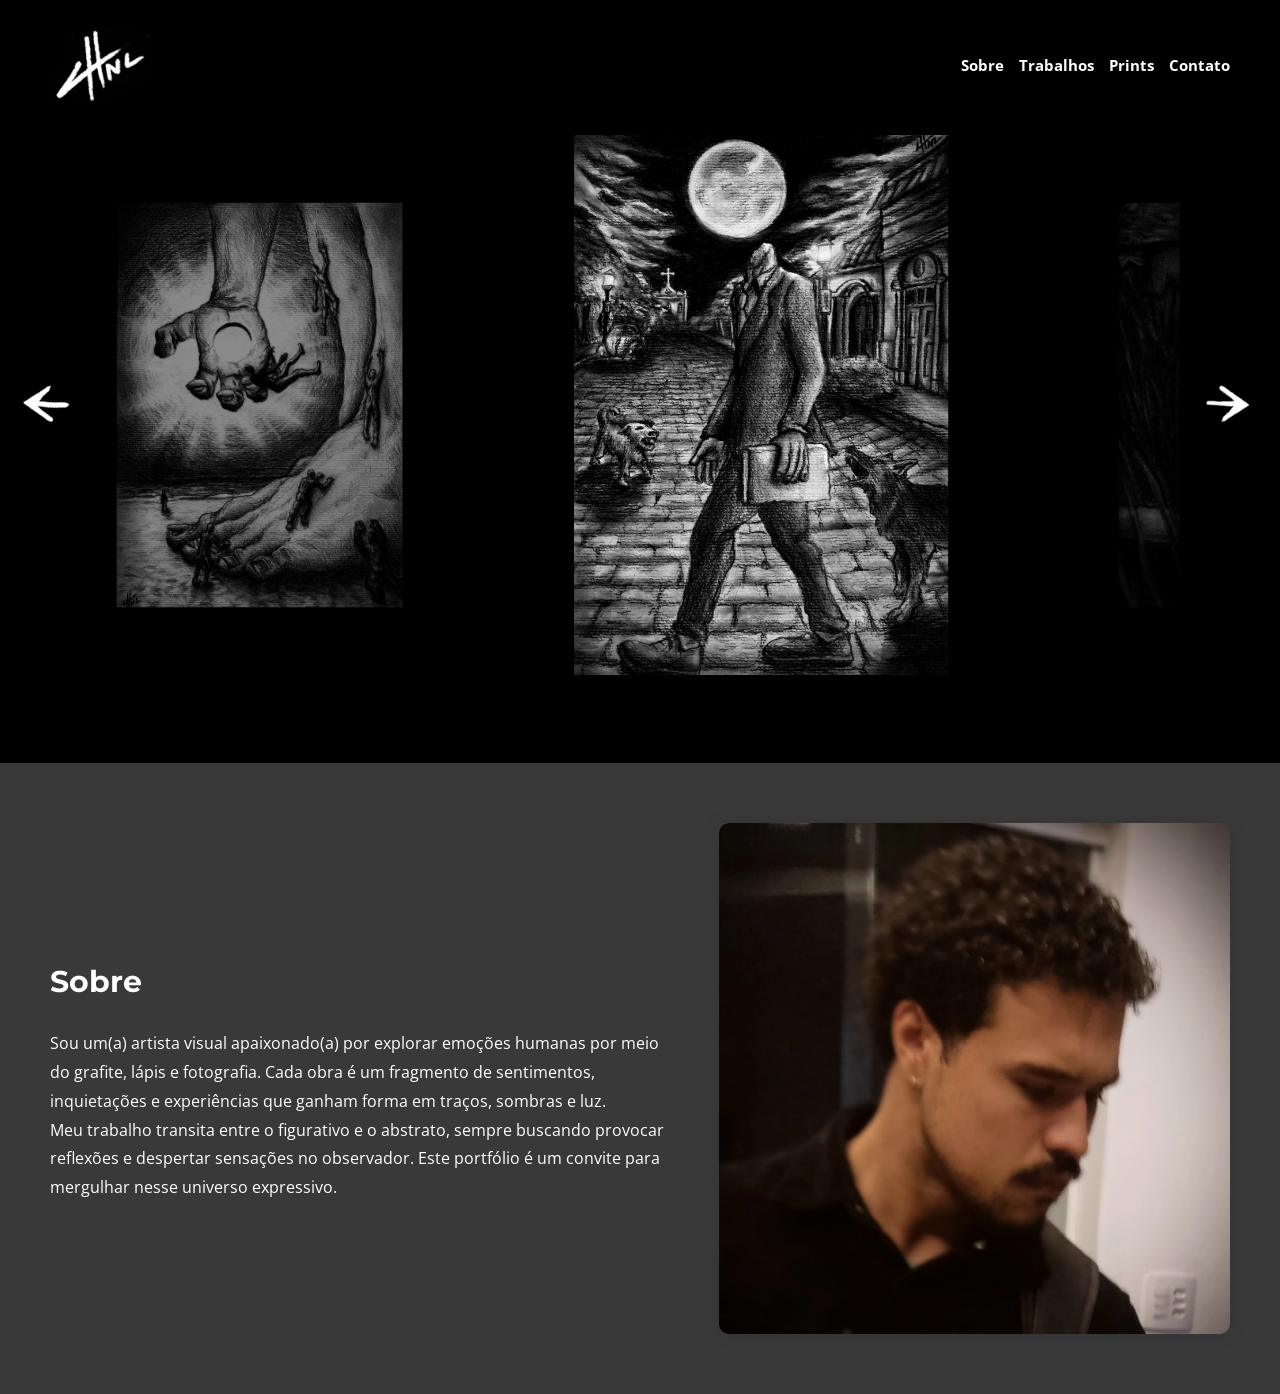
==== index.html @ 91a787da "Archives-1" ====
<!DOCTYPE html>
<html lang="pt-BR">

<head>
  <meta charset="UTF-8" />
  <meta name="viewport" content="width=device-width, initial-scale=1.0" />
  <title>Portfólio - Artista Visual</title>
  <link rel="preconnect" href="https://fonts.gstatic.com">
  <link
    href="https://fonts.googleapis.com/css2?family=Montserrat:wght@900&family=Open+Sans:ital,wght@0,400;0,700;1,400&display=swap"
    rel="stylesheet">
  <link rel="stylesheet" href="assets/style.css" />
  <script src="assets/script.js" defer></script>
</head>

<body>
  <header>
    <div id="Logo">
      <img src="img/logo.png" alt="Logo">
    </div>

    <nav>
      <ul>
        <li><a href="#sobre">Sobre</a></li>
        <li><a href="#trabalhos">Trabalhos</a></li>
        <li><a href="#prints">Prints</a></li>
        <li><a href="#contatos">Contato</a></li>
      </ul>
    </nav>
  </header>

  <div class="Galeria">
    <div class="carrossel-container">
      <button class="seta esquerda" onclick="scrollCarrossel(this, -1)">
        <img src="img/seta-esquerda.png">
      </button>

      <section class="carrossel">
        <a href="#"><img src="img/Inalcançável.png" id="vertical" alt="Obra 1"></a>
        <a href="#"><img src="img/Livro Fechado.jpg" id="vertical" alt="Obra 2"></a>
        <a href="#"><img src="img/Jardim.jpg" id="vertical" alt="Obra 3"></a>
        <a href="#"><img src="img/Desespero (1).jpg" id="vertical" alt="Obra 5"></a>
      </section>

      <button class="seta direita" onclick="scrollCarrossel(this, 1)">
        <img src="img/seta-direita.png">
      </button>
    </div>
  </div>

  <section id="sobre" class="sobre">
    <div class="sobre-container">
      <div class="sobre-texto">
        <h2>Sobre</h2>
        <p>
          Sou um(a) artista visual apaixonado(a) por explorar emoções humanas por meio do grafite, lápis e fotografia.
          Cada obra é um fragmento de sentimentos, inquietações e experiências que ganham forma em traços, sombras e
          luz.
        </p>
        <p>
          Meu trabalho transita entre o figurativo e o abstrato, sempre buscando provocar reflexões e despertar
          sensações no observador.
          Este portfólio é um convite para mergulhar nesse universo expressivo.
        </p>
      </div>
      <div class="sobre-imagem">
        <img src="img/IMG_20250707_015432_103.webp" />
      </div>
    </div>
  </section>


</body>

</html>
---- assets/style.css ----
* {
  margin: 0;
  padding: 0;
  box-sizing: border-box;
}

html {
  font-size: 62.5%;
}

body {
  padding-top: 100px;
  font-family: 'Open Sans', sans-serif;
  background: black;
}

h1,
h2,
h3,
h4,
h5,
h6 {
  font-family: 'Montserrat', sans-serif;
  color: white;
}

header {
  background-color: #000000;
  color: white;
  padding: 1.5rem 5rem;
  top: 0;
  left: 0;
  width: 100%;
  display: flex;
  justify-content: space-between;
  align-items: center;
  z-index: 10;
  position: fixed;
}

#Logo {
  justify-content: flex-start;
  display: flex;
  justify-content: space-between;
  align-items: center;
  gap: 5rem;
  z-index: 10;
}

#Logo img {
  max-width: 100px;
}

nav {
  z-index: 10;
}

nav ul {
  list-style: none;
  justify-content: flex-end;
  display: flex;
  gap: 1.5rem;
  z-index: 10;
}

nav a {
  color: white;
  text-decoration: none;
  font-size: 1.5rem;
  font-weight: bold;
  z-index: 10;
}

nav a:hover {
  text-decoration: underline;
  z-index: 10;
}

.Galeria {
  padding-bottom: 5rem;
}

.carrossel {
  display: flex;
  gap: 14rem;
  scroll-snap-type: x mandatory;
  overflow-x: auto;
  scroll-behavior: smooth;
  padding: 8rem 30rem;
  -ms-overflow-style: none; 
}

.carrossel::-webkit-scrollbar {
  display: none;
}

.carrossel img {
  flex: 0 0 auto;
  max-height: 45rem;
  height: auto;
  object-fit: contain;
  border-radius: 4px;
  scroll-snap-align: start;
}

.carrossel img {
  transition: transform 0.3s ease, opacity 0.3s ease;
  transform: scale(0.9);
  opacity: 0.6;
}

.carrossel img.destacada {
  transform: scale(1.2);
  opacity: 1;
  z-index: 1;
}


.Galeria h2 {
  margin-bottom: 1rem;
  text-align: center;
}

.carrossel-container {
  position: relative;
  overflow: hidden;
  display: flex;
  align-items: center;
  width: 100%;
  max-width: 100vw;
  margin: auto;
}

.carrossel-container button {
  all: unset;
  cursor: pointer;
}


.carrossel-container button img {
  max-height: 10rem;
  max-width: auto
}

.fade {
  position: absolute;
  top: 0;
  bottom: 0;
  width: 15rem;
  z-index: 2;
  pointer-events: none;
}

.fade-left {
  left: 0;
  background: linear-gradient(to right, black 60%, transparent 100%);
}

.fade-right {
  right: 0;
  background: linear-gradient(to left, black 60%, transparent 100%);
}

.Galeria button {
  z-index: 3;
}

.carrossel a img,
.carrossel img {
  transition: transform 0.3s ease;
}

.carrossel a:hover img,
.carrossel img:hover {
  transform: scale(0.95); /* Diminui para 90% */
}

.sobre {
  background-color: #393939;
  color: white;
  padding: 6rem 5rem;
}

.sobre-container {
  display: flex;
  flex-wrap: wrap;
  align-items: center;
  justify-content: space-between;
  gap: 4rem;
  max-width: 1200px;
  margin: 0 auto;
}

.sobre-texto {
  flex: 1 1 50%;
  font-size: 1.6rem;
  line-height: 1.8;
}

.sobre-texto h2 {
  font-family: 'Montserrat', sans-serif;
  font-size: 3rem;
  margin-bottom: 2rem;
  color: white;
}

.sobre-imagem {
  flex: 1 1 40%;
  display: flex;
  justify-content: center;
}

.sobre-imagem img {
  max-width: 100%;
  height: auto;
  border-radius: 1rem;
  box-shadow: 0 0 20px rgba(0, 0, 0, 0.1);
}
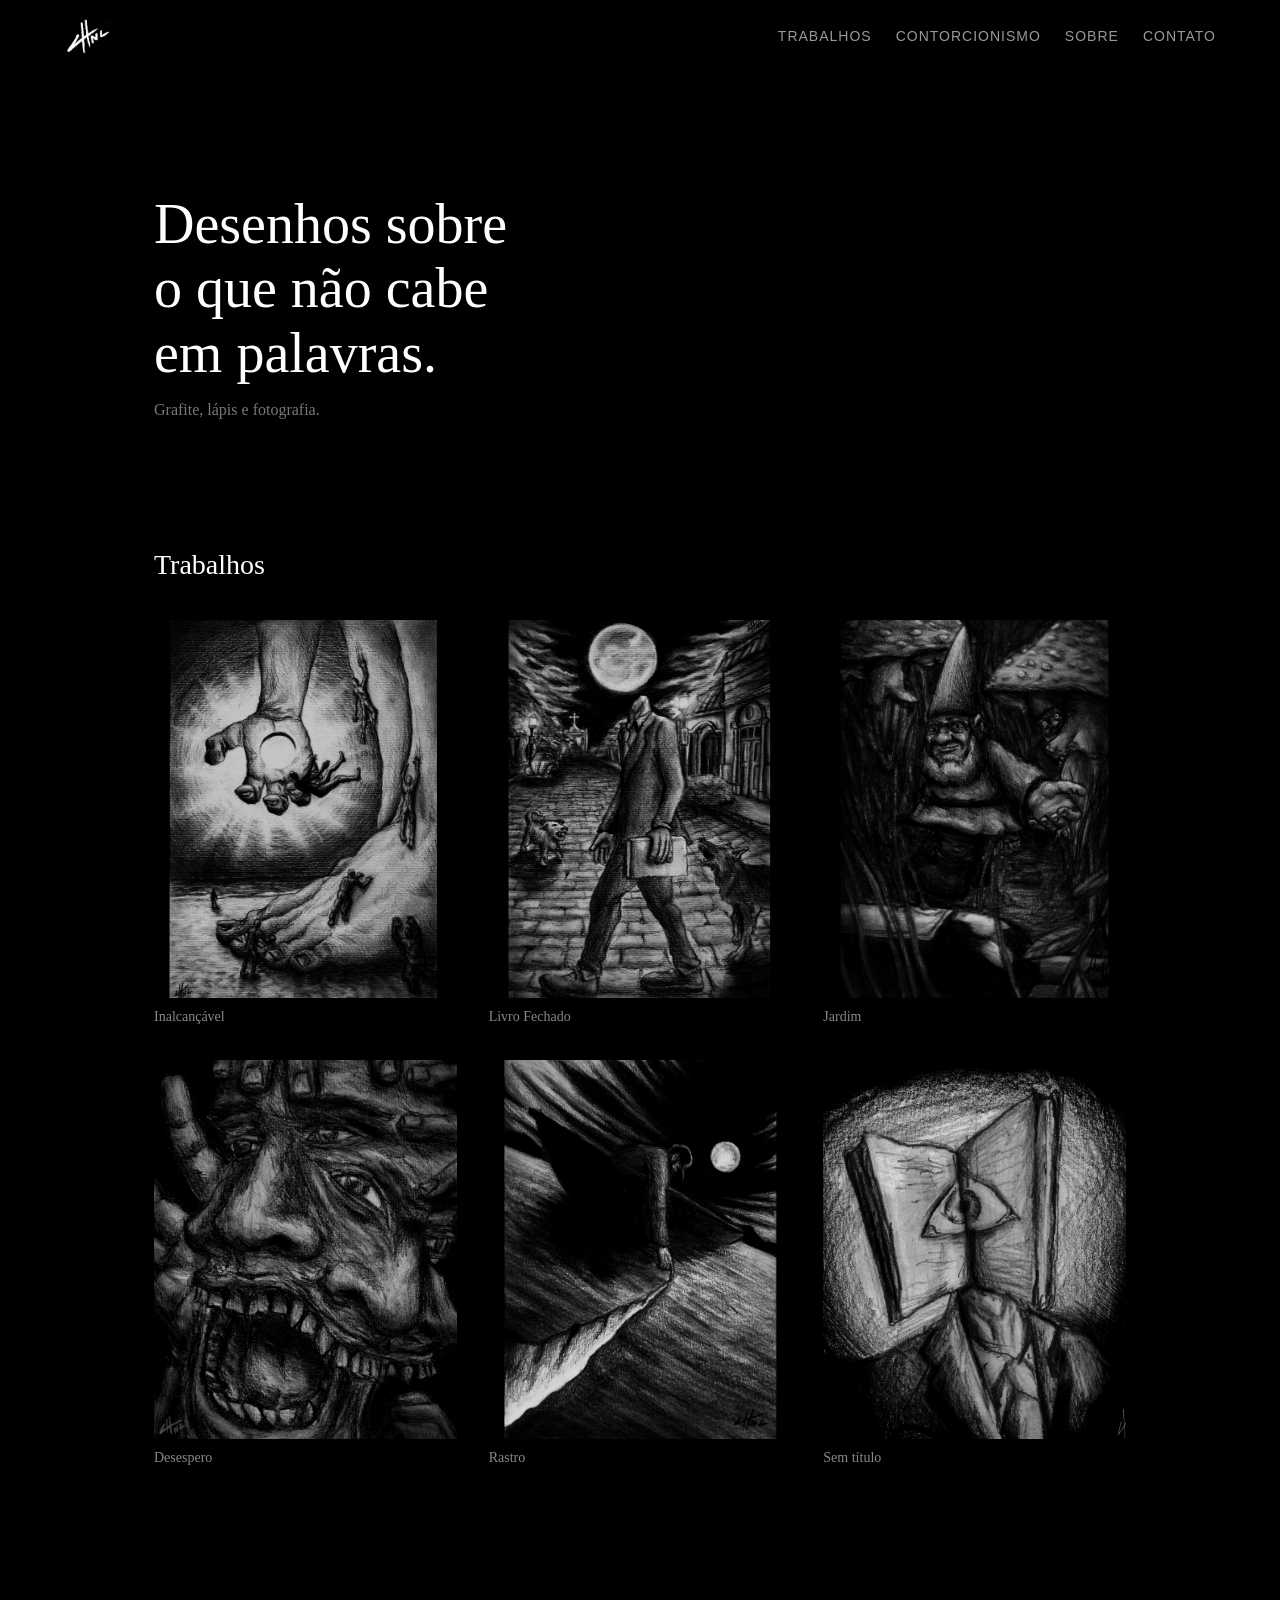
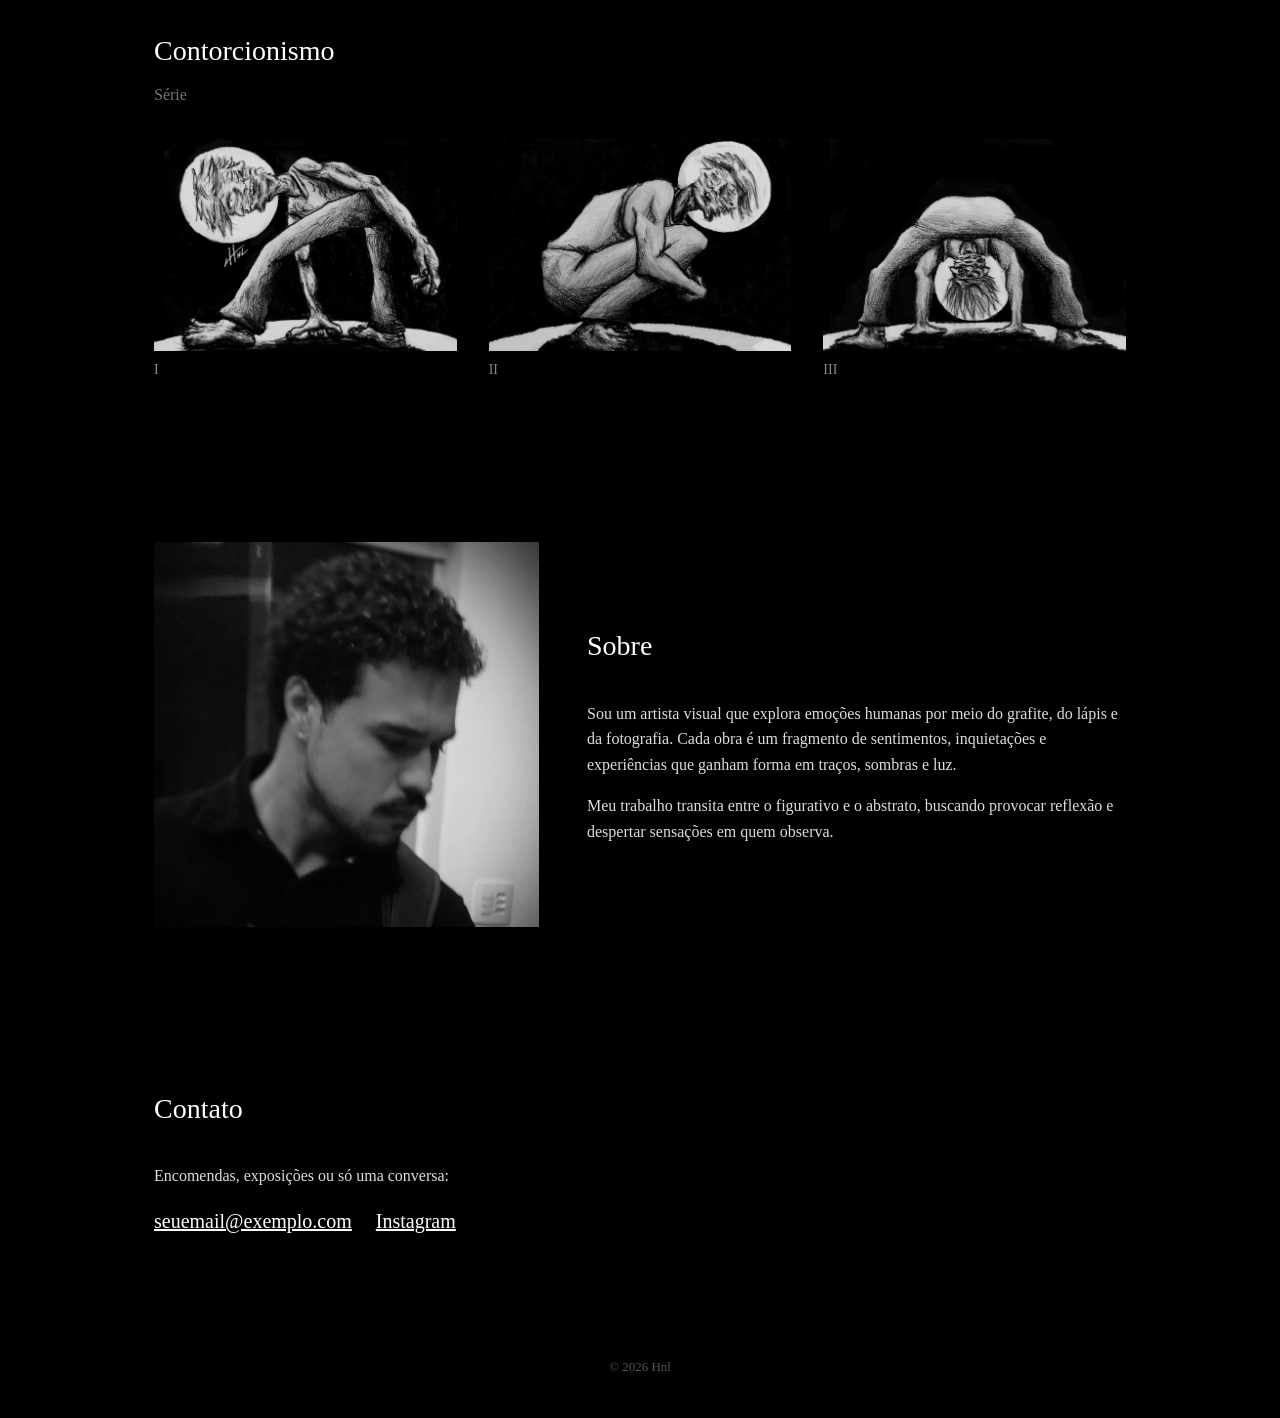
==== commit 84661941: "Refaz o portfólio de forma simples - Grade de trabalhos e série Contorcionismo no lugar do carrossel" ====
--- a/index.html
+++ b/index.html
@@ -1,75 +1,90 @@
 <!DOCTYPE html>
 <html lang="pt-BR">
-
 <head>
-  <meta charset="UTF-8" />
-  <meta name="viewport" content="width=device-width, initial-scale=1.0" />
-  <title>Portfólio - Artista Visual</title>
-  <link rel="preconnect" href="https://fonts.gstatic.com">
-  <link
-    href="https://fonts.googleapis.com/css2?family=Montserrat:wght@900&family=Open+Sans:ital,wght@0,400;0,700;1,400&display=swap"
-    rel="stylesheet">
-  <link rel="stylesheet" href="assets/style.css" />
+  <meta charset="UTF-8">
+  <meta name="viewport" content="width=device-width, initial-scale=1.0">
+  <title>Hnl — Portfólio</title>
+  <link rel="icon" href="img/logo.png">
+  <link rel="stylesheet" href="assets/style.css">
   <script src="assets/script.js" defer></script>
 </head>
+<body>
 
-<body>
   <header>
-    <div id="Logo">
-      <img src="img/logo.png" alt="Logo">
-    </div>
-
+    <a href="#topo" class="logo"><img src="img/logo.png" alt="Hnl"></a>
     <nav>
-      <ul>
-        <li><a href="#sobre">Sobre</a></li>
-        <li><a href="#trabalhos">Trabalhos</a></li>
-        <li><a href="#prints">Prints</a></li>
-        <li><a href="#contatos">Contato</a></li>
-      </ul>
+      <a href="#trabalhos">Trabalhos</a>
+      <a href="#contorcionismo">Contorcionismo</a>
+      <a href="#sobre">Sobre</a>
+      <a href="#contato">Contato</a>
     </nav>
   </header>
 
-  <div class="Galeria">
-    <div class="carrossel-container">
-      <button class="seta esquerda" onclick="scrollCarrossel(this, -1)">
-        <img src="img/seta-esquerda.png">
-      </button>
+  <main id="topo">
+    <section class="intro">
+      <h1>Desenhos sobre o que não cabe em palavras.</h1>
+      <p>Grafite, lápis e fotografia.</p>
+    </section>
 
-      <section class="carrossel">
-        <a href="#"><img src="img/Inalcançável.png" id="vertical" alt="Obra 1"></a>
-        <a href="#"><img src="img/Livro Fechado.jpg" id="vertical" alt="Obra 2"></a>
-        <a href="#"><img src="img/Jardim.jpg" id="vertical" alt="Obra 3"></a>
-        <a href="#"><img src="img/Desespero (1).jpg" id="vertical" alt="Obra 5"></a>
-      </section>
+    <section id="trabalhos">
+      <h2>Trabalhos</h2>
+      <div class="grade">
+        <figure><img src="img/Inalcançável.png" alt="Inalcançável" loading="lazy"><figcaption>Inalcançável</figcaption></figure>
+        <figure><img src="img/Livro Fechado.jpg" alt="Livro Fechado" loading="lazy"><figcaption>Livro Fechado</figcaption></figure>
+        <figure><img src="img/Jardim.jpg" alt="Jardim" loading="lazy"><figcaption>Jardim</figcaption></figure>
+        <figure><img src="img/Desespero (1).jpg" alt="Desespero" loading="lazy"><figcaption>Desespero</figcaption></figure>
+        <figure><img src="img/Rastro.jpeg" alt="Rastro" loading="lazy"><figcaption>Rastro</figcaption></figure>
+        <figure><img src="img/IMG_20240302_183329_198.jpg" alt="Sem título" loading="lazy"><figcaption>Sem título</figcaption></figure>
+      </div>
+    </section>
 
-      <button class="seta direita" onclick="scrollCarrossel(this, 1)">
-        <img src="img/seta-direita.png">
-      </button>
-    </div>
+    <section id="contorcionismo">
+      <h2>Contorcionismo</h2>
+      <p class="sub">Série</p>
+      <div class="grade larga">
+        <figure><img src="img/Contorcionismo (2) (1).jpg" alt="Contorcionismo I" loading="lazy"><figcaption>I</figcaption></figure>
+        <figure><img src="img/Contorcionismo 2 (1) (1).jpg" alt="Contorcionismo II" loading="lazy"><figcaption>II</figcaption></figure>
+        <figure><img src="img/contorcionismo 3 (1).jpg" alt="Contorcionismo III" loading="lazy"><figcaption>III</figcaption></figure>
+      </div>
+    </section>
+
+    <section id="sobre" class="sobre">
+      <img src="img/IMG_20250707_015432_103.webp" alt="Foto do artista" loading="lazy">
+      <div>
+        <h2>Sobre</h2>
+        <p>
+          Sou um artista visual que explora emoções humanas por meio do grafite, do lápis e da fotografia.
+          Cada obra é um fragmento de sentimentos, inquietações e experiências que ganham forma em traços,
+          sombras e luz.
+        </p>
+        <p>
+          Meu trabalho transita entre o figurativo e o abstrato, buscando provocar reflexão e despertar
+          sensações em quem observa.
+        </p>
+      </div>
+    </section>
+
+    <section id="contato">
+      <h2>Contato</h2>
+      <p>Encomendas, exposições ou só uma conversa:</p>
+      <p class="links">
+        <a href="mailto:seuemail@exemplo.com">seuemail@exemplo.com</a>
+        <a href="https://instagram.com/seuusuario" target="_blank" rel="noopener">Instagram</a>
+      </p>
+    </section>
+  </main>
+
+  <footer>© <span id="ano"></span> Hnl</footer>
+
+  <div class="visualizador" hidden>
+    <button class="fechar" aria-label="Fechar">×</button>
+    <button class="anterior" aria-label="Anterior">‹</button>
+    <figure>
+      <img src="" alt="">
+      <figcaption></figcaption>
+    </figure>
+    <button class="proxima" aria-label="Próxima">›</button>
   </div>
 
-  <section id="sobre" class="sobre">
-    <div class="sobre-container">
-      <div class="sobre-texto">
-        <h2>Sobre</h2>
-        <p>
-          Sou um(a) artista visual apaixonado(a) por explorar emoções humanas por meio do grafite, lápis e fotografia.
-          Cada obra é um fragmento de sentimentos, inquietações e experiências que ganham forma em traços, sombras e
-          luz.
-        </p>
-        <p>
-          Meu trabalho transita entre o figurativo e o abstrato, sempre buscando provocar reflexões e despertar
-          sensações no observador.
-          Este portfólio é um convite para mergulhar nesse universo expressivo.
-        </p>
-      </div>
-      <div class="sobre-imagem">
-        <img src="img/IMG_20250707_015432_103.webp" />
-      </div>
-    </div>
-  </section>
-
-
 </body>
-
-</html>+</html>
--- a/assets/style.css
+++ b/assets/style.css
@@ -5,214 +5,251 @@
 }
 
 html {
-  font-size: 62.5%;
+  scroll-behavior: smooth;
+  scroll-padding-top: 80px;
 }
 
 body {
-  padding-top: 100px;
-  font-family: 'Open Sans', sans-serif;
-  background: black;
-}
-
-h1,
-h2,
-h3,
-h4,
-h5,
-h6 {
-  font-family: 'Montserrat', sans-serif;
-  color: white;
-}
-
+  background: #000;
+  color: #ddd;
+  font-family: Georgia, "Times New Roman", serif;
+  line-height: 1.6;
+}
+
+a {
+  color: inherit;
+}
+
+/* Cabeçalho */
 header {
-  background-color: #000000;
-  color: white;
-  padding: 1.5rem 5rem;
+  position: sticky;
   top: 0;
-  left: 0;
-  width: 100%;
+  z-index: 10;
   display: flex;
   justify-content: space-between;
   align-items: center;
-  z-index: 10;
+  padding: 12px 5%;
+  background: #000;
+}
+
+.logo img {
+  height: 48px;
+  display: block;
+}
+
+nav {
+  display: flex;
+  flex-wrap: wrap;
+  gap: 24px;
+}
+
+nav a {
+  text-decoration: none;
+  font-family: Arial, Helvetica, sans-serif;
+  font-size: 14px;
+  letter-spacing: 1px;
+  text-transform: uppercase;
+  color: #999;
+}
+
+nav a:hover {
+  color: #fff;
+}
+
+/* Seções */
+section {
+  max-width: 1100px;
+  margin: 0 auto;
+  padding: 80px 5%;
+}
+
+h1,
+h2 {
+  color: #fff;
+  font-weight: normal;
+}
+
+h2 {
+  font-size: 28px;
+  margin-bottom: 32px;
+}
+
+.intro {
+  padding-top: 120px;
+  padding-bottom: 40px;
+}
+
+.intro h1 {
+  font-size: clamp(32px, 6vw, 56px);
+  line-height: 1.15;
+  max-width: 14ch;
+}
+
+.intro p,
+.sub {
+  color: #777;
+  margin-top: 12px;
+}
+
+.sub {
+  margin: -24px 0 32px;
+}
+
+/* Grade de obras */
+.grade {
+  display: grid;
+  grid-template-columns: repeat(auto-fill, minmax(260px, 1fr));
+  gap: 32px;
+}
+
+.grade.larga {
+  grid-template-columns: repeat(auto-fill, minmax(280px, 1fr));
+}
+
+.grade figure {
+  cursor: zoom-in;
+}
+
+.grade img {
+  width: 100%;
+  aspect-ratio: 4 / 5;
+  object-fit: cover;
+  display: block;
+  filter: grayscale(1);
+  opacity: 0.85;
+  transition: opacity 0.3s;
+}
+
+.grade.larga img {
+  aspect-ratio: 10 / 7;
+}
+
+.grade figure:hover img {
+  opacity: 1;
+}
+
+figcaption {
+  margin-top: 8px;
+  font-size: 14px;
+  color: #888;
+}
+
+/* Sobre */
+.sobre {
+  display: grid;
+  grid-template-columns: 1fr 1.4fr;
+  gap: 48px;
+  align-items: center;
+}
+
+.sobre img {
+  width: 100%;
+  display: block;
+  filter: grayscale(1);
+}
+
+.sobre p + p {
+  margin-top: 16px;
+}
+
+/* Contato */
+#contato .links {
+  display: flex;
+  flex-wrap: wrap;
+  gap: 24px;
+  margin-top: 16px;
+  font-size: 20px;
+}
+
+#contato .links a {
+  color: #fff;
+}
+
+footer {
+  text-align: center;
+  padding: 40px;
+  font-size: 13px;
+  color: #555;
+}
+
+/* Visualizador de imagem */
+.visualizador {
   position: fixed;
-}
-
-#Logo {
-  justify-content: flex-start;
-  display: flex;
-  justify-content: space-between;
+  inset: 0;
+  z-index: 20;
+  display: flex;
   align-items: center;
-  gap: 5rem;
-  z-index: 10;
-}
-
-#Logo img {
-  max-width: 100px;
-}
-
-nav {
-  z-index: 10;
-}
-
-nav ul {
-  list-style: none;
-  justify-content: flex-end;
-  display: flex;
-  gap: 1.5rem;
-  z-index: 10;
-}
-
-nav a {
-  color: white;
-  text-decoration: none;
-  font-size: 1.5rem;
-  font-weight: bold;
-  z-index: 10;
-}
-
-nav a:hover {
-  text-decoration: underline;
-  z-index: 10;
-}
-
-.Galeria {
-  padding-bottom: 5rem;
-}
-
-.carrossel {
-  display: flex;
-  gap: 14rem;
-  scroll-snap-type: x mandatory;
-  overflow-x: auto;
-  scroll-behavior: smooth;
-  padding: 8rem 30rem;
-  -ms-overflow-style: none; 
-}
-
-.carrossel::-webkit-scrollbar {
+  justify-content: center;
+  background: rgba(0, 0, 0, 0.95);
+}
+
+.visualizador[hidden] {
   display: none;
 }
 
-.carrossel img {
-  flex: 0 0 auto;
-  max-height: 45rem;
-  height: auto;
-  object-fit: contain;
-  border-radius: 4px;
-  scroll-snap-align: start;
-}
-
-.carrossel img {
-  transition: transform 0.3s ease, opacity 0.3s ease;
-  transform: scale(0.9);
-  opacity: 0.6;
-}
-
-.carrossel img.destacada {
-  transform: scale(1.2);
-  opacity: 1;
-  z-index: 1;
-}
-
-
-.Galeria h2 {
-  margin-bottom: 1rem;
+.visualizador figure {
   text-align: center;
 }
 
-.carrossel-container {
-  position: relative;
-  overflow: hidden;
-  display: flex;
-  align-items: center;
-  width: 100%;
-  max-width: 100vw;
-  margin: auto;
-}
-
-.carrossel-container button {
-  all: unset;
+.visualizador img {
+  max-width: 85vw;
+  max-height: 85vh;
+  display: block;
+}
+
+.visualizador button {
+  position: absolute;
+  background: none;
+  border: none;
+  color: #aaa;
+  font-size: 48px;
   cursor: pointer;
-}
-
-
-.carrossel-container button img {
-  max-height: 10rem;
-  max-width: auto
-}
-
-.fade {
-  position: absolute;
-  top: 0;
-  bottom: 0;
-  width: 15rem;
-  z-index: 2;
-  pointer-events: none;
-}
-
-.fade-left {
-  left: 0;
-  background: linear-gradient(to right, black 60%, transparent 100%);
-}
-
-.fade-right {
-  right: 0;
-  background: linear-gradient(to left, black 60%, transparent 100%);
-}
-
-.Galeria button {
-  z-index: 3;
-}
-
-.carrossel a img,
-.carrossel img {
-  transition: transform 0.3s ease;
-}
-
-.carrossel a:hover img,
-.carrossel img:hover {
-  transform: scale(0.95); /* Diminui para 90% */
-}
-
-.sobre {
-  background-color: #393939;
-  color: white;
-  padding: 6rem 5rem;
-}
-
-.sobre-container {
-  display: flex;
-  flex-wrap: wrap;
-  align-items: center;
-  justify-content: space-between;
-  gap: 4rem;
-  max-width: 1200px;
-  margin: 0 auto;
-}
-
-.sobre-texto {
-  flex: 1 1 50%;
-  font-size: 1.6rem;
-  line-height: 1.8;
-}
-
-.sobre-texto h2 {
-  font-family: 'Montserrat', sans-serif;
-  font-size: 3rem;
-  margin-bottom: 2rem;
-  color: white;
-}
-
-.sobre-imagem {
-  flex: 1 1 40%;
-  display: flex;
-  justify-content: center;
-}
-
-.sobre-imagem img {
-  max-width: 100%;
-  height: auto;
-  border-radius: 1rem;
-  box-shadow: 0 0 20px rgba(0, 0, 0, 0.1);
-}+  padding: 0 20px;
+}
+
+.visualizador button:hover {
+  color: #fff;
+}
+
+.fechar {
+  top: 16px;
+  right: 16px;
+}
+
+.anterior {
+  left: 8px;
+}
+
+.proxima {
+  right: 8px;
+}
+
+/* Celular */
+@media (max-width: 700px) {
+  header {
+    flex-direction: column;
+    gap: 6px;
+    padding: 10px 5%;
+  }
+
+  .logo img {
+    height: 36px;
+  }
+
+  nav {
+    gap: 14px;
+    justify-content: center;
+  }
+
+  nav a {
+    font-size: 11px;
+  }
+
+  html {
+    scroll-padding-top: 100px;
+  }
+
+  .sobre {
+    grid-template-columns: 1fr;
+  }
+}
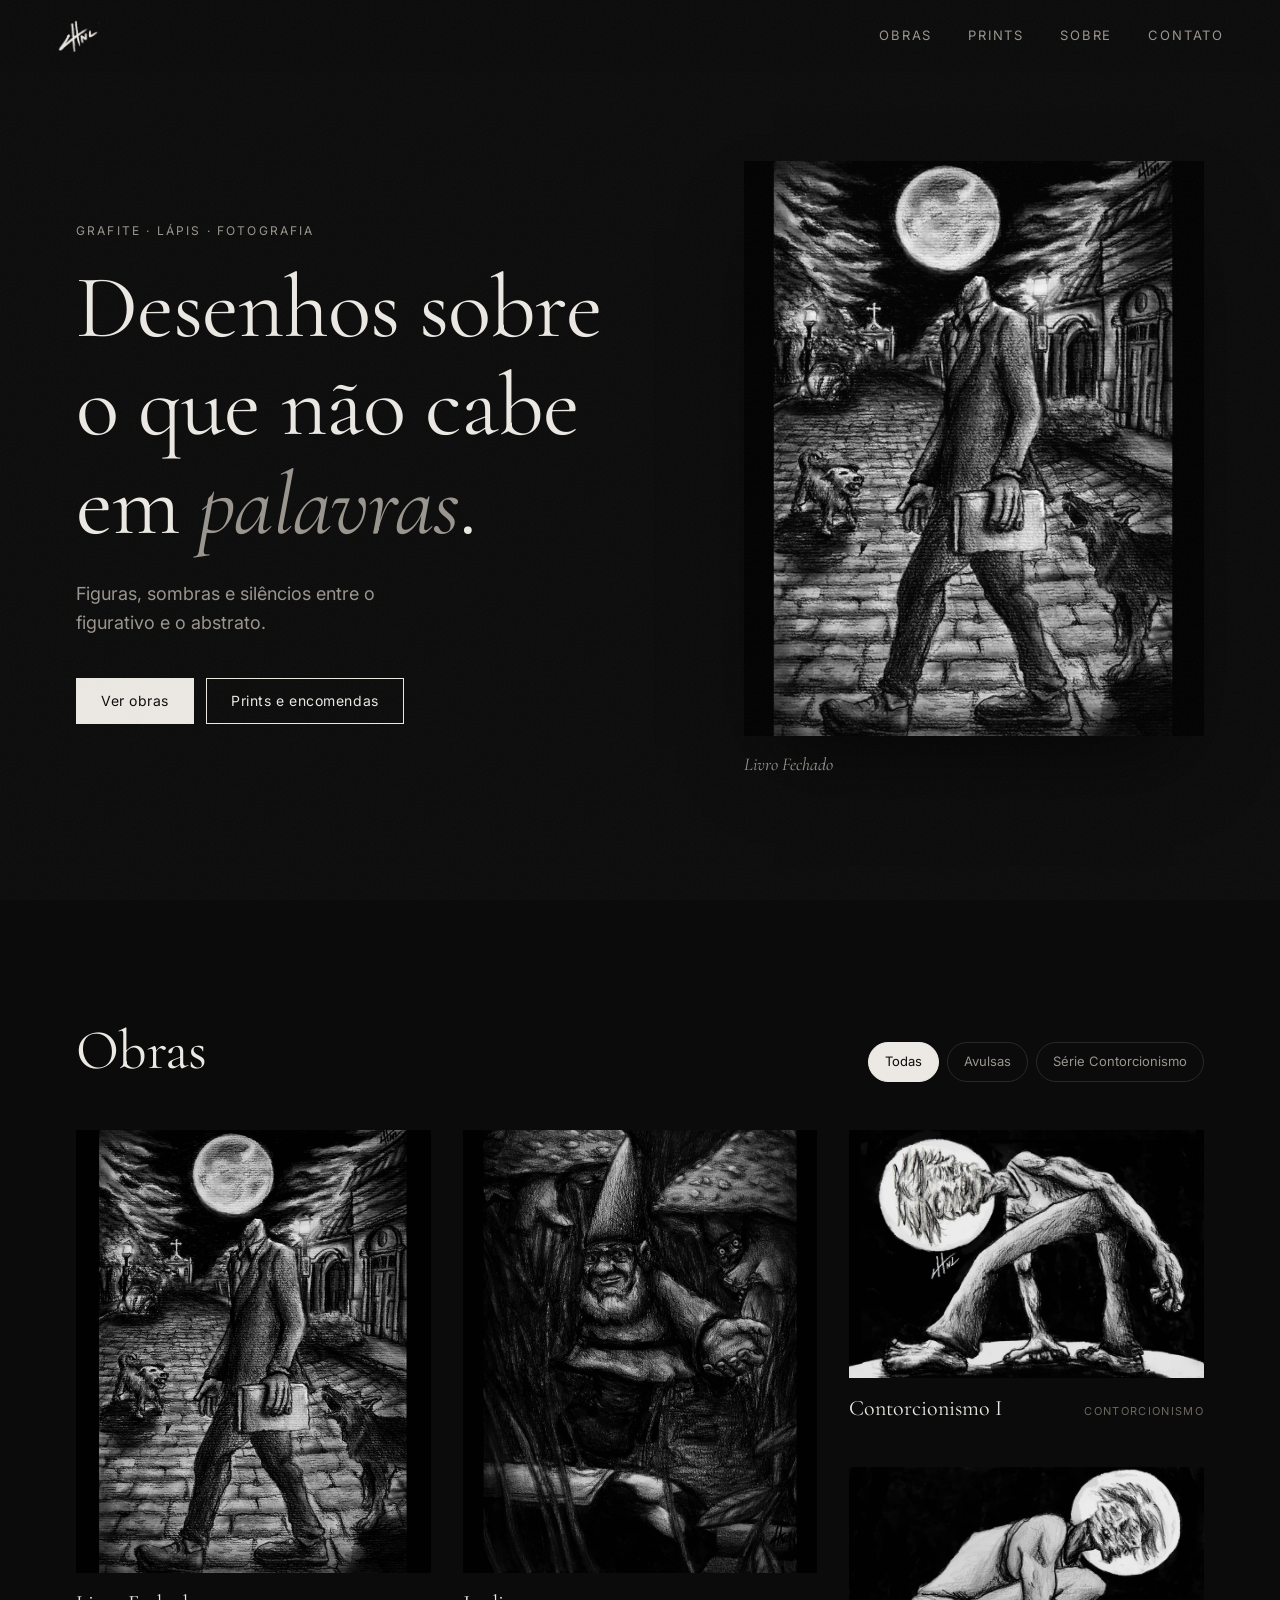
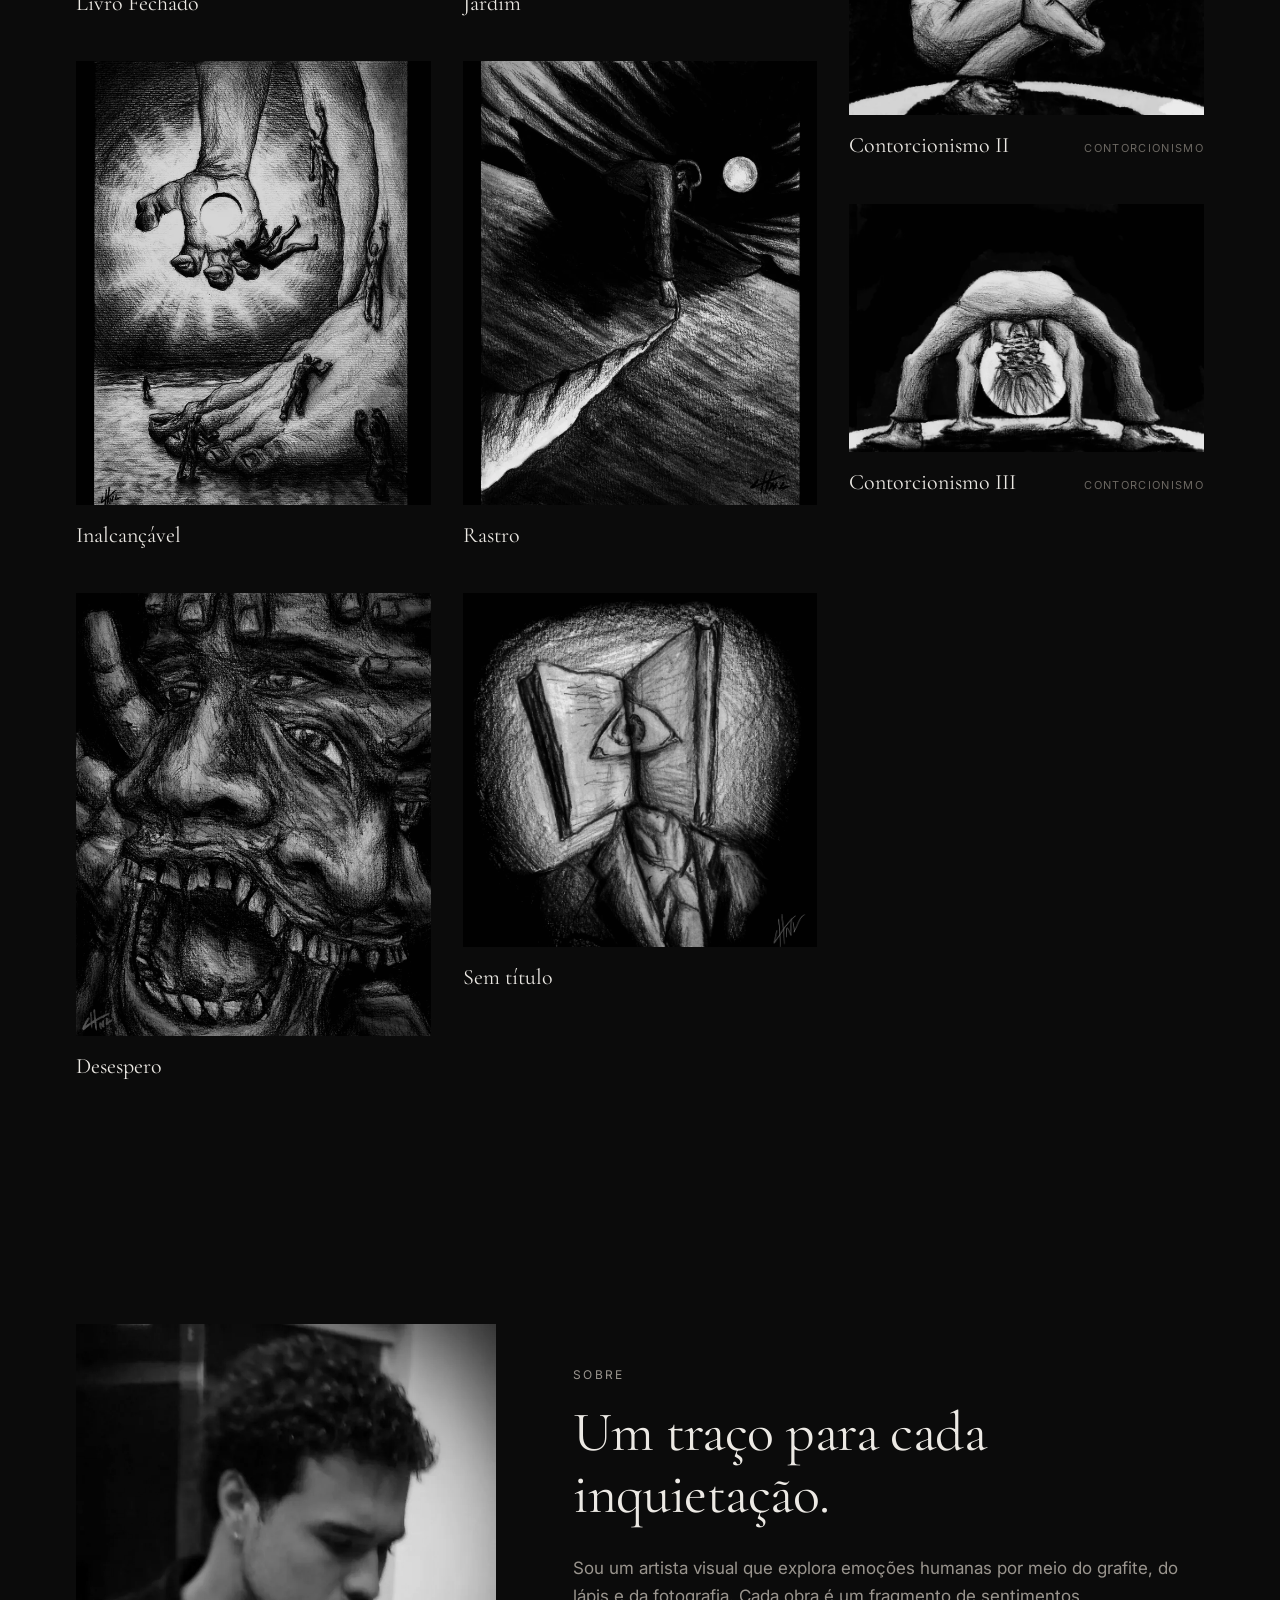
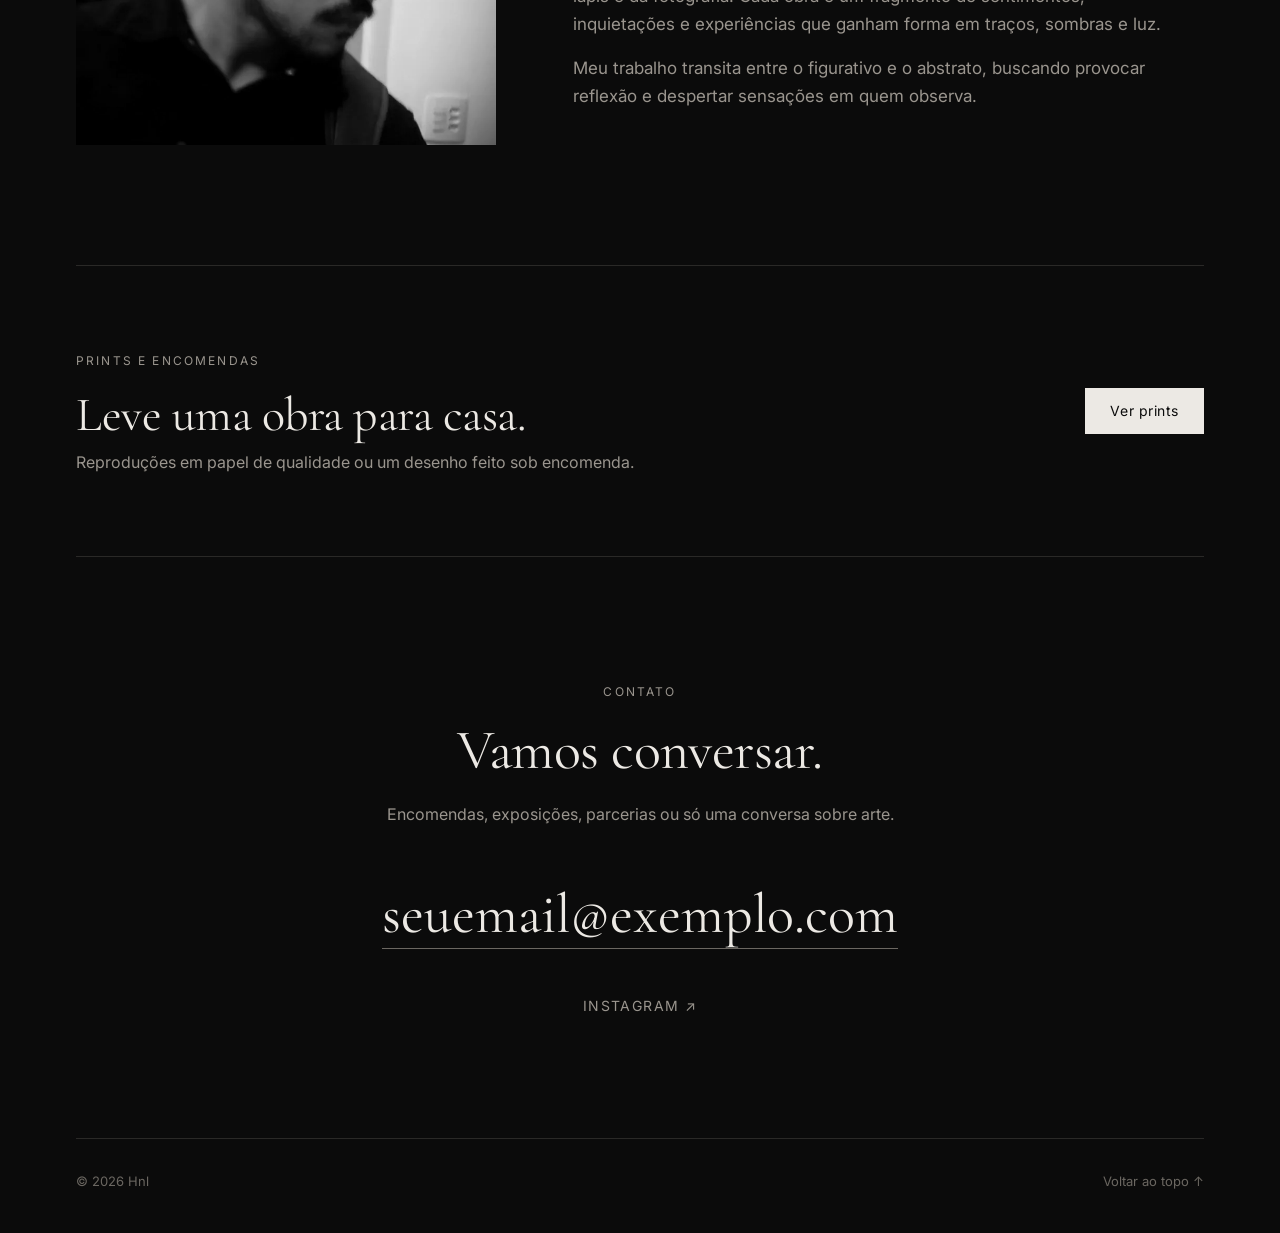
==== commit 11c7e6d2: "Evolui o portfólio: páginas de obras, prints e novo design - Página própria para cada obra (obra.htm" ====
--- a/index.html
+++ b/index.html
@@ -3,55 +3,81 @@
 <head>
   <meta charset="UTF-8">
   <meta name="viewport" content="width=device-width, initial-scale=1.0">
-  <title>Hnl — Portfólio</title>
-  <link rel="icon" href="img/logo.png">
+  <title>Hnl — Desenho e ilustração</title>
+  <meta name="description" content="Portfólio de Hnl: desenhos em grafite e lápis sobre emoções humanas, entre o figurativo e o abstrato. Prints e encomendas.">
+  <meta name="theme-color" content="#0b0b0b">
+
+  <meta property="og:type" content="website">
+  <meta property="og:title" content="Hnl — Desenho e ilustração">
+  <meta property="og:description" content="Desenhos sobre o que não cabe em palavras. Prints e encomendas.">
+  <meta property="og:image" content="https://carlos-hnl.github.io/Portfolio-project/img/compartilhar.jpg">
+  <meta property="og:url" content="https://carlos-hnl.github.io/Portfolio-project/">
+  <meta name="twitter:card" content="summary_large_image">
+
+  <link rel="icon" href="img/logo-192.png">
+  <link rel="preconnect" href="https://fonts.googleapis.com">
+  <link rel="preconnect" href="https://fonts.gstatic.com" crossorigin>
+  <link href="https://fonts.googleapis.com/css2?family=Cormorant+Garamond:ital,wght@0,400;0,500;1,400&family=Inter:wght@400;500&display=swap" rel="stylesheet">
   <link rel="stylesheet" href="assets/style.css">
-  <script src="assets/script.js" defer></script>
+  <link rel="preload" as="image" href="img/obras/livro-fechado-800.webp">
+  <script src="assets/obras.js" defer></script>
+  <script src="assets/main.js" defer></script>
 </head>
-<body>
+<body data-pagina="inicio">
+  <a class="pular" href="#conteudo">Pular para o conteúdo</a>
 
-  <header>
-    <a href="#topo" class="logo"><img src="img/logo.png" alt="Hnl"></a>
-    <nav>
-      <a href="#trabalhos">Trabalhos</a>
-      <a href="#contorcionismo">Contorcionismo</a>
-      <a href="#sobre">Sobre</a>
-      <a href="#contato">Contato</a>
+  <header class="topo">
+    <a class="marca" href="./" aria-label="Hnl — início"><img src="img/logo-192.png" alt="" width="44" height="44"></a>
+    <button class="menu-botao" aria-expanded="false" aria-controls="menu">Menu</button>
+    <nav id="menu" class="menu">
+      <a href="./#obras">Obras</a>
+      <a href="prints.html">Prints</a>
+      <a href="./#sobre">Sobre</a>
+      <a href="./#contato">Contato</a>
     </nav>
   </header>
 
-  <main id="topo">
-    <section class="intro">
-      <h1>Desenhos sobre o que não cabe em palavras.</h1>
-      <p>Grafite, lápis e fotografia.</p>
+  <main id="conteudo">
+
+    <section class="hero">
+      <div class="hero-texto">
+        <p class="rotulo">Grafite · Lápis · Fotografia</p>
+        <h1>Desenhos sobre o que não cabe em <em>palavras</em>.</h1>
+        <p class="hero-sub">Figuras, sombras e silêncios entre o figurativo e o abstrato.</p>
+        <div class="acoes">
+          <a class="botao" href="#obras">Ver obras</a>
+          <a class="botao botao-linha" href="prints.html">Prints e encomendas</a>
+        </div>
+      </div>
+      <a class="hero-obra" id="hero-obra" href="obra.html?id=livro-fechado">
+        <img src="img/obras/livro-fechado-800.webp"
+             srcset="img/obras/livro-fechado-800.webp 640w, img/obras/livro-fechado-1600.webp 1280w"
+             sizes="(max-width: 800px) 90vw, 40vw"
+             width="640" height="800" alt="Livro Fechado" fetchpriority="high">
+        <span class="legenda">Livro Fechado</span>
+      </a>
     </section>
 
-    <section id="trabalhos">
-      <h2>Trabalhos</h2>
-      <div class="grade">
-        <figure><img src="img/Inalcançável.png" alt="Inalcançável" loading="lazy"><figcaption>Inalcançável</figcaption></figure>
-        <figure><img src="img/Livro Fechado.jpg" alt="Livro Fechado" loading="lazy"><figcaption>Livro Fechado</figcaption></figure>
-        <figure><img src="img/Jardim.jpg" alt="Jardim" loading="lazy"><figcaption>Jardim</figcaption></figure>
-        <figure><img src="img/Desespero (1).jpg" alt="Desespero" loading="lazy"><figcaption>Desespero</figcaption></figure>
-        <figure><img src="img/Rastro.jpeg" alt="Rastro" loading="lazy"><figcaption>Rastro</figcaption></figure>
-        <figure><img src="img/IMG_20240302_183329_198.jpg" alt="Sem título" loading="lazy"><figcaption>Sem título</figcaption></figure>
+    <section id="obras" class="secao">
+      <div class="secao-cabeca">
+        <h2>Obras</h2>
+        <div class="filtros" role="group" aria-label="Filtrar obras">
+          <button class="filtro ativo" data-filtro="todas" aria-pressed="true">Todas</button>
+          <button class="filtro" data-filtro="avulsas" aria-pressed="false">Avulsas</button>
+          <button class="filtro" data-filtro="contorcionismo" aria-pressed="false">Série Contorcionismo</button>
+        </div>
       </div>
+      <div class="galeria" id="galeria"></div>
+      <noscript><p>Ative o JavaScript para ver a galeria.</p></noscript>
     </section>
 
-    <section id="contorcionismo">
-      <h2>Contorcionismo</h2>
-      <p class="sub">Série</p>
-      <div class="grade larga">
-        <figure><img src="img/Contorcionismo (2) (1).jpg" alt="Contorcionismo I" loading="lazy"><figcaption>I</figcaption></figure>
-        <figure><img src="img/Contorcionismo 2 (1) (1).jpg" alt="Contorcionismo II" loading="lazy"><figcaption>II</figcaption></figure>
-        <figure><img src="img/contorcionismo 3 (1).jpg" alt="Contorcionismo III" loading="lazy"><figcaption>III</figcaption></figure>
-      </div>
-    </section>
-
-    <section id="sobre" class="sobre">
-      <img src="img/IMG_20250707_015432_103.webp" alt="Foto do artista" loading="lazy">
-      <div>
-        <h2>Sobre</h2>
+    <section id="sobre" class="secao sobre">
+      <figure class="sobre-foto revelar">
+        <img src="img/obras/artista-800.webp" alt="Retrato do artista" width="800" height="800" loading="lazy">
+      </figure>
+      <div class="sobre-texto revelar">
+        <p class="rotulo">Sobre</p>
+        <h2>Um traço para cada inquietação.</h2>
         <p>
           Sou um artista visual que explora emoções humanas por meio do grafite, do lápis e da fotografia.
           Cada obra é um fragmento de sentimentos, inquietações e experiências que ganham forma em traços,
@@ -64,27 +90,28 @@
       </div>
     </section>
 
-    <section id="contato">
-      <h2>Contato</h2>
-      <p>Encomendas, exposições ou só uma conversa:</p>
-      <p class="links">
-        <a href="mailto:seuemail@exemplo.com">seuemail@exemplo.com</a>
-        <a href="https://instagram.com/seuusuario" target="_blank" rel="noopener">Instagram</a>
-      </p>
+    <section class="faixa revelar">
+      <div>
+        <p class="rotulo">Prints e encomendas</p>
+        <h2>Leve uma obra para casa.</h2>
+        <p>Reproduções em papel de qualidade ou um desenho feito sob encomenda.</p>
+      </div>
+      <a class="botao" href="prints.html">Ver prints</a>
     </section>
+
+    <section id="contato" class="secao contato revelar">
+      <p class="rotulo">Contato</p>
+      <h2>Vamos conversar.</h2>
+      <p>Encomendas, exposições, parcerias ou só uma conversa sobre arte.</p>
+      <a class="contato-email" data-email href="#"></a>
+      <ul class="contato-links" id="contato-links"></ul>
+    </section>
+
   </main>
 
-  <footer>© <span id="ano"></span> Hnl</footer>
-
-  <div class="visualizador" hidden>
-    <button class="fechar" aria-label="Fechar">×</button>
-    <button class="anterior" aria-label="Anterior">‹</button>
-    <figure>
-      <img src="" alt="">
-      <figcaption></figcaption>
-    </figure>
-    <button class="proxima" aria-label="Próxima">›</button>
-  </div>
-
+  <footer class="rodape">
+    <span>© <span data-ano></span> Hnl</span>
+    <a href="#conteudo">Voltar ao topo ↑</a>
+  </footer>
 </body>
 </html>
--- a/assets/style.css
+++ b/assets/style.css
@@ -1,4 +1,26 @@
-* {
+/* ============================================================
+   Cores e medidas — troque aqui para mudar o site inteiro
+   ============================================================ */
+:root {
+  --fundo: #0b0b0b;
+  --fundo-2: #151514;
+  --linha: #2a2927;
+  --texto: #ece9e4;
+  --texto-2: #9a958e;
+  --texto-3: #6b6761;
+
+  --serifa: "Cormorant Garamond", Georgia, serif;
+  --sans: "Inter", system-ui, -apple-system, sans-serif;
+
+  --largura: 1240px;
+  --margem: clamp(20px, 5vw, 56px);
+  --topo: 72px;
+}
+
+/* ---------- Base ---------- */
+*,
+*::before,
+*::after {
   margin: 0;
   padding: 0;
   box-sizing: border-box;
@@ -6,250 +28,988 @@
 
 html {
   scroll-behavior: smooth;
-  scroll-padding-top: 80px;
+  scroll-padding-top: calc(var(--topo) + 16px);
+  -webkit-text-size-adjust: 100%;
 }
 
 body {
-  background: #000;
-  color: #ddd;
-  font-family: Georgia, "Times New Roman", serif;
-  line-height: 1.6;
+  background: var(--fundo);
+  color: var(--texto);
+  font-family: var(--sans);
+  font-size: 16px;
+  line-height: 1.65;
+  -webkit-font-smoothing: antialiased;
+}
+
+/* Grão de papel bem sutil sobre o fundo */
+body::before {
+  content: "";
+  position: fixed;
+  inset: 0;
+  pointer-events: none;
+  z-index: 100;
+  opacity: 0.05;
+  background-image: url("data:image/svg+xml,%3Csvg xmlns='http://www.w3.org/2000/svg' width='160' height='160'%3E%3Cfilter id='n'%3E%3CfeTurbulence type='fractalNoise' baseFrequency='.9' numOctaves='2' stitchTiles='stitch'/%3E%3C/filter%3E%3Crect width='100%25' height='100%25' filter='url(%23n)'/%3E%3C/svg%3E");
+}
+
+img {
+  display: block;
+  max-width: 100%;
+  height: auto;
 }
 
 a {
   color: inherit;
 }
 
-/* Cabeçalho */
-header {
+button {
+  font: inherit;
+  color: inherit;
+}
+
+h1,
+h2 {
+  font-family: var(--serifa);
+  font-weight: 400;
+  line-height: 1.1;
+  letter-spacing: -0.01em;
+}
+
+h1 em,
+h2 em {
+  font-style: italic;
+  color: var(--texto-2);
+}
+
+:focus-visible {
+  outline: 1px solid var(--texto);
+  outline-offset: 4px;
+}
+
+::selection {
+  background: var(--texto);
+  color: var(--fundo);
+}
+
+[hidden] {
+  display: none !important;
+}
+
+.pular {
+  position: absolute;
+  left: -9999px;
+  top: 8px;
+  z-index: 60;
+  background: var(--texto);
+  color: var(--fundo);
+  padding: 8px 14px;
+}
+
+.pular:focus {
+  left: 8px;
+}
+
+.rotulo {
+  display: inline-block;
+  font-size: 12px;
+  letter-spacing: 0.18em;
+  text-transform: uppercase;
+  color: var(--texto-2);
+  text-decoration: none;
+  margin-bottom: 18px;
+}
+
+/* ---------- Botões ---------- */
+.acoes {
+  display: flex;
+  flex-wrap: wrap;
+  gap: 12px;
+}
+
+.botao {
+  display: inline-flex;
+  align-items: center;
+  justify-content: center;
+  min-height: 46px;
+  padding: 0 24px;
+  border: 1px solid var(--texto);
+  background: var(--texto);
+  color: var(--fundo);
+  font-size: 14px;
+  letter-spacing: 0.04em;
+  text-decoration: none;
+  cursor: pointer;
+  transition: background 0.25s, color 0.25s;
+}
+
+.botao:hover {
+  background: transparent;
+  color: var(--texto);
+}
+
+.botao-linha {
+  background: transparent;
+  color: var(--texto);
+}
+
+.botao-linha:hover {
+  background: var(--texto);
+  color: var(--fundo);
+}
+
+/* ---------- Cabeçalho ---------- */
+.topo {
   position: sticky;
   top: 0;
-  z-index: 10;
-  display: flex;
+  z-index: 50;
+  height: var(--topo);
+  display: flex;
+  align-items: center;
   justify-content: space-between;
+  padding: 0 var(--margem);
+  background: rgba(11, 11, 11, 0.85);
+  backdrop-filter: blur(10px);
+  -webkit-backdrop-filter: blur(10px);
+}
+
+.marca img {
+  width: 44px;
+  height: 44px;
+}
+
+.menu {
+  display: flex;
+  gap: 36px;
+}
+
+.menu a {
+  position: relative;
+  font-size: 13px;
+  letter-spacing: 0.14em;
+  text-transform: uppercase;
+  text-decoration: none;
+  color: var(--texto-2);
+  transition: color 0.2s;
+}
+
+.menu a::after {
+  content: "";
+  position: absolute;
+  left: 0;
+  right: 0;
+  bottom: -6px;
+  height: 1px;
+  background: currentColor;
+  transform: scaleX(0);
+  transform-origin: left;
+  transition: transform 0.3s;
+}
+
+.menu a:hover,
+.menu a[aria-current="page"] {
+  color: var(--texto);
+}
+
+.menu a:hover::after,
+.menu a[aria-current="page"]::after {
+  transform: scaleX(1);
+}
+
+.menu-botao {
+  display: none;
+  background: none;
+  border: 1px solid var(--linha);
+  padding: 8px 14px;
+  font-size: 12px;
+  letter-spacing: 0.14em;
+  text-transform: uppercase;
+  cursor: pointer;
+}
+
+/* ---------- Seções ---------- */
+.secao {
+  max-width: var(--largura);
+  margin: 0 auto;
+  padding: clamp(64px, 10vw, 120px) var(--margem);
+}
+
+.secao h2 {
+  font-size: clamp(36px, 5vw, 56px);
+}
+
+.secao-cabeca {
+  display: flex;
+  flex-wrap: wrap;
+  align-items: end;
+  justify-content: space-between;
+  gap: 24px;
+  margin-bottom: 48px;
+}
+
+/* ---------- Hero ---------- */
+.hero {
+  max-width: var(--largura);
+  margin: 0 auto;
+  min-height: calc(100vh - var(--topo));
+  min-height: calc(100svh - var(--topo));
+  display: grid;
+  grid-template-columns: 1.1fr 0.9fr;
   align-items: center;
-  padding: 12px 5%;
-  background: #000;
-}
-
-.logo img {
-  height: 48px;
+  gap: clamp(32px, 6vw, 96px);
+  padding: 48px var(--margem) 80px;
+}
+
+.hero h1 {
+  font-size: clamp(44px, 7vw, 92px);
+  margin-bottom: 24px;
+}
+
+.hero-sub {
+  color: var(--texto-2);
+  font-size: 18px;
+  max-width: 32ch;
+  margin-bottom: 40px;
+}
+
+.hero-obra {
   display: block;
-}
-
-nav {
+  justify-self: end;
+  max-width: 460px;
+  width: 100%;
+  text-decoration: none;
+  animation: surgir 1.2s ease both 0.2s;
+}
+
+.hero-obra img {
+  width: 100%;
+  box-shadow: 0 40px 80px -30px rgba(0, 0, 0, 0.9);
+  transition: transform 0.8s ease;
+}
+
+.hero-obra:hover img {
+  transform: scale(1.015);
+}
+
+.hero-obra .legenda {
+  display: block;
+  margin-top: 14px;
+  font-family: var(--serifa);
+  font-style: italic;
+  font-size: 18px;
+  color: var(--texto-2);
+}
+
+.hero-texto > * {
+  animation: surgir 1s ease both;
+}
+
+.hero-texto > :nth-child(2) { animation-delay: 0.1s; }
+.hero-texto > :nth-child(3) { animation-delay: 0.2s; }
+.hero-texto > :nth-child(4) { animation-delay: 0.3s; }
+
+@keyframes surgir {
+  from {
+    opacity: 0;
+    transform: translateY(16px);
+  }
+}
+
+/* ---------- Filtros ---------- */
+.filtros {
   display: flex;
   flex-wrap: wrap;
+  gap: 8px;
+}
+
+.filtro {
+  background: none;
+  border: 1px solid var(--linha);
+  padding: 8px 16px;
+  font-size: 13px;
+  color: var(--texto-2);
+  cursor: pointer;
+  border-radius: 999px;
+  transition: all 0.2s;
+}
+
+.filtro:hover {
+  color: var(--texto);
+  border-color: var(--texto-3);
+}
+
+.filtro.ativo {
+  background: var(--texto);
+  border-color: var(--texto);
+  color: var(--fundo);
+}
+
+/* ---------- Galeria (estilo mural, respeita o formato de cada obra) ---------- */
+.galeria {
+  columns: 3 280px;
+  column-gap: 32px;
+}
+
+.cartao {
+  display: block;
+  break-inside: avoid;
+  margin-bottom: 40px;
+  text-decoration: none;
+}
+
+.moldura {
+  display: block;
+  overflow: hidden;
+  background: var(--fundo-2);
+}
+
+.moldura img {
+  width: 100%;
+  opacity: 0.92;
+  transition: transform 0.7s ease, opacity 0.4s;
+}
+
+.cartao:hover .moldura img,
+.tira-item:hover img,
+.print .moldura:hover img {
+  transform: scale(1.03);
+  opacity: 1;
+}
+
+.cartao-legenda {
+  display: flex;
+  justify-content: space-between;
+  align-items: baseline;
+  gap: 12px;
+  padding-top: 12px;
+}
+
+.cartao-titulo {
+  font-family: var(--serifa);
+  font-size: 22px;
+}
+
+.cartao-serie {
+  font-size: 11px;
+  letter-spacing: 0.12em;
+  text-transform: uppercase;
+  color: var(--texto-3);
+}
+
+/* ---------- Sobre ---------- */
+.sobre {
+  display: grid;
+  grid-template-columns: 0.8fr 1.2fr;
+  gap: clamp(32px, 6vw, 96px);
+  align-items: center;
+}
+
+.sobre-foto img {
+  width: 100%;
+  filter: grayscale(1) contrast(1.05);
+}
+
+.sobre-texto h2 {
+  margin-bottom: 28px;
+}
+
+.sobre-texto p:not(.rotulo) {
+  color: var(--texto-2);
+  font-size: 17px;
+  max-width: 56ch;
+}
+
+.sobre-texto p + p {
+  margin-top: 16px;
+}
+
+/* ---------- Faixa de prints ---------- */
+.faixa {
+  max-width: calc(var(--largura) - 2 * var(--margem));
+  margin: 0 auto;
+  padding: clamp(48px, 7vw, 80px) 0;
+  display: flex;
+  flex-wrap: wrap;
+  align-items: center;
+  justify-content: space-between;
+  gap: 32px;
+  border-top: 1px solid var(--linha);
+  border-bottom: 1px solid var(--linha);
+}
+
+@media (max-width: 1240px) {
+  .faixa {
+    margin: 0 var(--margem);
+  }
+}
+
+.faixa h2 {
+  font-size: clamp(32px, 4vw, 48px);
+  margin-bottom: 8px;
+}
+
+.faixa p:not(.rotulo) {
+  color: var(--texto-2);
+}
+
+/* ---------- Contato ---------- */
+.contato {
+  text-align: center;
+}
+
+.contato p:not(.rotulo) {
+  color: var(--texto-2);
+  margin: 20px 0 40px;
+}
+
+.contato-email {
+  font-family: var(--serifa);
+  font-size: clamp(26px, 5vw, 56px);
+  text-decoration: none;
+  border-bottom: 1px solid var(--texto-3);
+  transition: border-color 0.2s;
+  word-break: break-word;
+}
+
+.contato-email:hover {
+  border-color: var(--texto);
+}
+
+.contato-links {
+  list-style: none;
+  display: flex;
+  justify-content: center;
+  gap: 32px;
+  margin-top: 32px;
+}
+
+.contato-links a {
+  font-size: 14px;
+  letter-spacing: 0.1em;
+  text-transform: uppercase;
+  text-decoration: none;
+  color: var(--texto-2);
+}
+
+.contato-links a:hover {
+  color: var(--texto);
+}
+
+/* ---------- Rodapé ---------- */
+.rodape {
+  max-width: calc(var(--largura) - 2 * var(--margem));
+  margin: 0 auto;
+  display: flex;
+  justify-content: space-between;
+  padding: 32px 0 40px;
+  border-top: 1px solid var(--linha);
+  font-size: 13px;
+  color: var(--texto-3);
+}
+
+@media (max-width: 1240px) {
+  .rodape {
+    margin: 0 var(--margem);
+  }
+}
+
+.rodape a {
+  text-decoration: none;
+}
+
+.rodape a:hover {
+  color: var(--texto);
+}
+
+/* ---------- Página da obra ---------- */
+.pagina-obra {
+  max-width: var(--largura);
+  margin: 0 auto;
+  padding: 32px var(--margem) 0;
+}
+
+.voltar {
+  display: inline-block;
+  font-size: 14px;
+  color: var(--texto-2);
+  text-decoration: none;
+  margin-bottom: 32px;
+}
+
+.voltar:hover {
+  color: var(--texto);
+}
+
+.obra {
+  display: grid;
+  grid-template-columns: 1.4fr 1fr;
+  gap: clamp(32px, 5vw, 80px);
+  align-items: start;
+}
+
+.obra-imagem {
+  display: grid;
+  place-items: center;
+  width: 100%;
+  border: 0;
+  background: none;
+  cursor: zoom-in;
+  animation: surgir 0.8s ease both;
+}
+
+.obra-imagem img {
+  width: auto;
+  max-height: calc(100vh - var(--topo) - 96px);
+  box-shadow: 0 40px 80px -30px rgba(0, 0, 0, 0.9);
+}
+
+.obra-imagem.horizontal img {
+  width: 100%;
+  max-height: none;
+}
+
+.obra-info {
+  position: sticky;
+  top: calc(var(--topo) + 32px);
+  animation: surgir 0.8s ease both 0.15s;
+}
+
+.obra-info h1 {
+  font-size: clamp(40px, 5vw, 68px);
+  margin-bottom: 28px;
+}
+
+.ficha {
+  display: grid;
+  gap: 10px;
+  margin-bottom: 28px;
+  padding: 20px 0;
+  border-top: 1px solid var(--linha);
+  border-bottom: 1px solid var(--linha);
+}
+
+.ficha:empty {
+  display: none;
+}
+
+.ficha div {
+  display: flex;
+  justify-content: space-between;
+  gap: 16px;
+  font-size: 14px;
+}
+
+.ficha dt {
+  color: var(--texto-3);
+}
+
+.obra-descricao {
+  color: var(--texto-2);
+  font-size: 17px;
+  margin-bottom: 32px;
+}
+
+.obra-info .acoes {
+  margin-bottom: 20px;
+}
+
+.dica {
+  font-size: 13px;
+  color: var(--texto-3);
+}
+
+.obra-nav {
+  display: flex;
+  justify-content: space-between;
   gap: 24px;
-}
-
-nav a {
+  margin-top: 80px;
+  padding: 32px 0;
+  border-top: 1px solid var(--linha);
+  border-bottom: 1px solid var(--linha);
+}
+
+.obra-nav a {
+  display: grid;
+  gap: 4px;
   text-decoration: none;
-  font-family: Arial, Helvetica, sans-serif;
-  font-size: 14px;
-  letter-spacing: 1px;
+}
+
+.obra-nav a:last-child {
+  text-align: right;
+}
+
+.obra-nav span {
+  font-size: 12px;
+  letter-spacing: 0.14em;
   text-transform: uppercase;
-  color: #999;
-}
-
-nav a:hover {
-  color: #fff;
-}
-
-/* Seções */
-section {
-  max-width: 1100px;
-  margin: 0 auto;
-  padding: 80px 5%;
-}
-
-h1,
-h2 {
-  color: #fff;
-  font-weight: normal;
-}
-
-h2 {
-  font-size: 28px;
+  color: var(--texto-3);
+}
+
+.obra-nav strong {
+  font-family: var(--serifa);
+  font-weight: 400;
+  font-size: 26px;
+  transition: color 0.2s;
+}
+
+.obra-nav a:hover strong {
+  color: var(--texto-2);
+}
+
+.mais-obras {
+  padding-left: 0;
+  padding-right: 0;
+}
+
+.mais-obras h2 {
+  font-size: 32px;
   margin-bottom: 32px;
 }
 
-.intro {
-  padding-top: 120px;
-  padding-bottom: 40px;
-}
-
-.intro h1 {
-  font-size: clamp(32px, 6vw, 56px);
-  line-height: 1.15;
-  max-width: 14ch;
-}
-
-.intro p,
-.sub {
-  color: #777;
-  margin-top: 12px;
-}
-
-.sub {
-  margin: -24px 0 32px;
-}
-
-/* Grade de obras */
-.grade {
+.tira {
   display: grid;
-  grid-template-columns: repeat(auto-fill, minmax(260px, 1fr));
-  gap: 32px;
-}
-
-.grade.larga {
-  grid-template-columns: repeat(auto-fill, minmax(280px, 1fr));
-}
-
-.grade figure {
-  cursor: zoom-in;
-}
-
-.grade img {
+  grid-template-columns: repeat(4, 1fr);
+  gap: 24px;
+}
+
+.tira-item {
+  text-decoration: none;
+  overflow: hidden;
+}
+
+.tira-item img {
   width: 100%;
   aspect-ratio: 4 / 5;
   object-fit: cover;
+  opacity: 0.85;
+  transition: transform 0.6s, opacity 0.3s;
+}
+
+.tira-item span {
   display: block;
-  filter: grayscale(1);
-  opacity: 0.85;
-  transition: opacity 0.3s;
-}
-
-.grade.larga img {
-  aspect-ratio: 10 / 7;
-}
-
-.grade figure:hover img {
-  opacity: 1;
-}
-
-figcaption {
-  margin-top: 8px;
-  font-size: 14px;
-  color: #888;
-}
-
-/* Sobre */
-.sobre {
-  display: grid;
-  grid-template-columns: 1fr 1.4fr;
-  gap: 48px;
-  align-items: center;
-}
-
-.sobre img {
-  width: 100%;
-  display: block;
-  filter: grayscale(1);
-}
-
-.sobre p + p {
-  margin-top: 16px;
-}
-
-/* Contato */
-#contato .links {
-  display: flex;
-  flex-wrap: wrap;
-  gap: 24px;
-  margin-top: 16px;
-  font-size: 20px;
-}
-
-#contato .links a {
-  color: #fff;
-}
-
-footer {
+  margin-top: 10px;
+  font-family: var(--serifa);
+  font-size: 19px;
+}
+
+.nao-encontrada {
   text-align: center;
-  padding: 40px;
-  font-size: 13px;
-  color: #555;
-}
-
-/* Visualizador de imagem */
-.visualizador {
+  padding: 120px 0;
+}
+
+.nao-encontrada h1 {
+  font-size: 48px;
+  margin-bottom: 32px;
+}
+
+/* Zoom em tela cheia */
+.zoom {
   position: fixed;
   inset: 0;
-  z-index: 20;
+  z-index: 200;
+  display: grid;
+  place-items: center;
+  padding: 24px;
+  background: rgba(5, 5, 5, 0.97);
+  cursor: zoom-out;
+  animation: aparecer 0.25s ease;
+}
+
+.zoom img {
+  max-width: 100%;
+  max-height: calc(100vh - 48px);
+  object-fit: contain;
+}
+
+.zoom-fechar {
+  position: absolute;
+  top: 16px;
+  right: 20px;
+  background: none;
+  border: 0;
+  font-size: 40px;
+  line-height: 1;
+  color: var(--texto-2);
+  cursor: pointer;
+}
+
+.zoom-fechar:hover {
+  color: var(--texto);
+}
+
+@keyframes aparecer {
+  from { opacity: 0; }
+}
+
+/* ---------- Página de prints ---------- */
+.prints-intro {
+  padding-bottom: 32px;
+}
+
+.prints-intro h1 {
+  font-size: clamp(44px, 7vw, 88px);
+  margin-bottom: 20px;
+}
+
+.prints-intro > p:not(.rotulo) {
+  color: var(--texto-2);
+  font-size: 18px;
+  max-width: 48ch;
+}
+
+.passos {
+  list-style: none;
+  counter-reset: passo;
+  display: grid;
+  grid-template-columns: repeat(3, 1fr);
+  gap: 24px;
+  margin-top: 56px;
+}
+
+.passos li {
+  counter-increment: passo;
+  padding-top: 20px;
+  border-top: 1px solid var(--linha);
+  color: var(--texto-2);
+  font-size: 15px;
+}
+
+.passos li::before {
+  content: "0" counter(passo);
+  display: block;
+  font-family: var(--serifa);
+  font-size: 28px;
+  color: var(--texto);
+  margin-bottom: 8px;
+}
+
+.passos strong {
+  color: var(--texto);
+  font-weight: 500;
+}
+
+.prints {
+  display: grid;
+  grid-template-columns: repeat(auto-fill, minmax(280px, 1fr));
+  gap: 56px 32px;
+}
+
+.print {
+  display: flex;
+  flex-direction: column;
+  scroll-margin-top: calc(var(--topo) + 24px);
+}
+
+.print .moldura {
+  aspect-ratio: 1 / 1;
+  display: grid;
+  place-items: center;
+  padding: 28px;
+}
+
+.print .moldura img {
+  max-height: 100%;
+  width: auto;
+  object-fit: contain;
+  box-shadow: 0 20px 40px -20px rgba(0, 0, 0, 0.9);
+}
+
+.print.selecionado .moldura {
+  outline: 1px solid var(--texto);
+  outline-offset: 6px;
+}
+
+.print-corpo {
+  display: flex;
+  flex-direction: column;
+  flex: 1;
+  padding-top: 18px;
+}
+
+.print-titulo {
+  font-size: 24px;
+  margin-bottom: 16px;
+}
+
+.tamanhos {
+  border: 0;
+  margin-bottom: 20px;
+}
+
+.tamanhos legend {
+  font-size: 12px;
+  letter-spacing: 0.14em;
+  text-transform: uppercase;
+  color: var(--texto-3);
+  margin-bottom: 8px;
+}
+
+.tamanhos label {
   display: flex;
   align-items: center;
-  justify-content: center;
-  background: rgba(0, 0, 0, 0.95);
-}
-
-.visualizador[hidden] {
-  display: none;
-}
-
-.visualizador figure {
-  text-align: center;
-}
-
-.visualizador img {
-  max-width: 85vw;
-  max-height: 85vh;
-  display: block;
-}
-
-.visualizador button {
-  position: absolute;
-  background: none;
-  border: none;
-  color: #aaa;
-  font-size: 48px;
+  gap: 12px;
+  padding: 10px 0;
+  border-bottom: 1px solid var(--linha);
+  font-size: 14px;
   cursor: pointer;
-  padding: 0 20px;
-}
-
-.visualizador button:hover {
-  color: #fff;
-}
-
-.fechar {
-  top: 16px;
-  right: 16px;
-}
-
-.anterior {
-  left: 8px;
-}
-
-.proxima {
-  right: 8px;
-}
-
-/* Celular */
+}
+
+.tamanhos input {
+  accent-color: var(--texto);
+}
+
+.tamanhos span {
+  flex: 1;
+  color: var(--texto-2);
+}
+
+.tamanhos strong {
+  color: var(--texto);
+  font-weight: 500;
+  margin-right: 6px;
+}
+
+.tamanhos em {
+  font-style: normal;
+  color: var(--texto-2);
+}
+
+.print .botao {
+  margin-top: auto;
+}
+
+.encomenda {
+  display: flex;
+  flex-wrap: wrap;
+  align-items: center;
+  justify-content: space-between;
+  gap: 32px;
+}
+
+.encomenda h2 {
+  margin-bottom: 16px;
+}
+
+.encomenda p:not(.rotulo) {
+  color: var(--texto-2);
+  max-width: 56ch;
+}
+
+/* ---------- Aparecer ao rolar ---------- */
+.revelar {
+  opacity: 0;
+  transform: translateY(24px);
+  transition: opacity 0.9s ease, transform 0.9s ease;
+}
+
+.revelar.visivel {
+  opacity: 1;
+  transform: none;
+}
+
+/* ---------- Tablet ---------- */
+@media (max-width: 900px) {
+  .hero {
+    grid-template-columns: 1fr;
+    min-height: auto;
+    padding-top: 32px;
+  }
+
+  .hero-obra {
+    justify-self: start;
+    max-width: 420px;
+  }
+
+  .sobre,
+  .obra {
+    grid-template-columns: 1fr;
+  }
+
+  .sobre-foto {
+    max-width: 420px;
+  }
+
+  .obra-info {
+    position: static;
+  }
+
+  .obra-imagem img {
+    max-height: 75vh;
+  }
+
+  .tira {
+    grid-template-columns: repeat(2, 1fr);
+  }
+}
+
+/* ---------- Celular ---------- */
 @media (max-width: 700px) {
-  header {
+  :root {
+    --topo: 64px;
+  }
+
+  .menu-botao {
+    display: block;
+  }
+
+  .menu {
+    position: fixed;
+    top: var(--topo);
+    left: 0;
+    right: 0;
     flex-direction: column;
-    gap: 6px;
-    padding: 10px 5%;
-  }
-
-  .logo img {
-    height: 36px;
-  }
-
-  nav {
-    gap: 14px;
-    justify-content: center;
-  }
-
-  nav a {
-    font-size: 11px;
-  }
-
-  html {
-    scroll-padding-top: 100px;
-  }
-
-  .sobre {
+    gap: 0;
+    padding: 8px var(--margem) 24px;
+    background: var(--fundo);
+    border-bottom: 1px solid var(--linha);
+    transform: translateY(-8px);
+    opacity: 0;
+    visibility: hidden;
+    transition: opacity 0.25s ease, transform 0.25s ease, visibility 0.25s;
+  }
+
+  .menu.aberto {
+    transform: none;
+    opacity: 1;
+    visibility: visible;
+  }
+
+  .menu a {
+    padding: 16px 0;
+    font-size: 14px;
+    border-bottom: 1px solid var(--linha);
+  }
+
+  .menu a::after {
+    display: none;
+  }
+
+  .passos {
     grid-template-columns: 1fr;
-  }
-}
+    margin-top: 40px;
+  }
+
+  .obra-nav strong {
+    font-size: 20px;
+  }
+
+  .rodape {
+    flex-direction: column;
+    gap: 8px;
+  }
+}
+
+/* Quem prefere menos movimento não vê animações */
+@media (prefers-reduced-motion: reduce) {
+  *,
+  *::before,
+  *::after {
+    animation: none !important;
+    transition: none !important;
+    scroll-behavior: auto !important;
+  }
+
+  .revelar {
+    opacity: 1;
+    transform: none;
+  }
+}
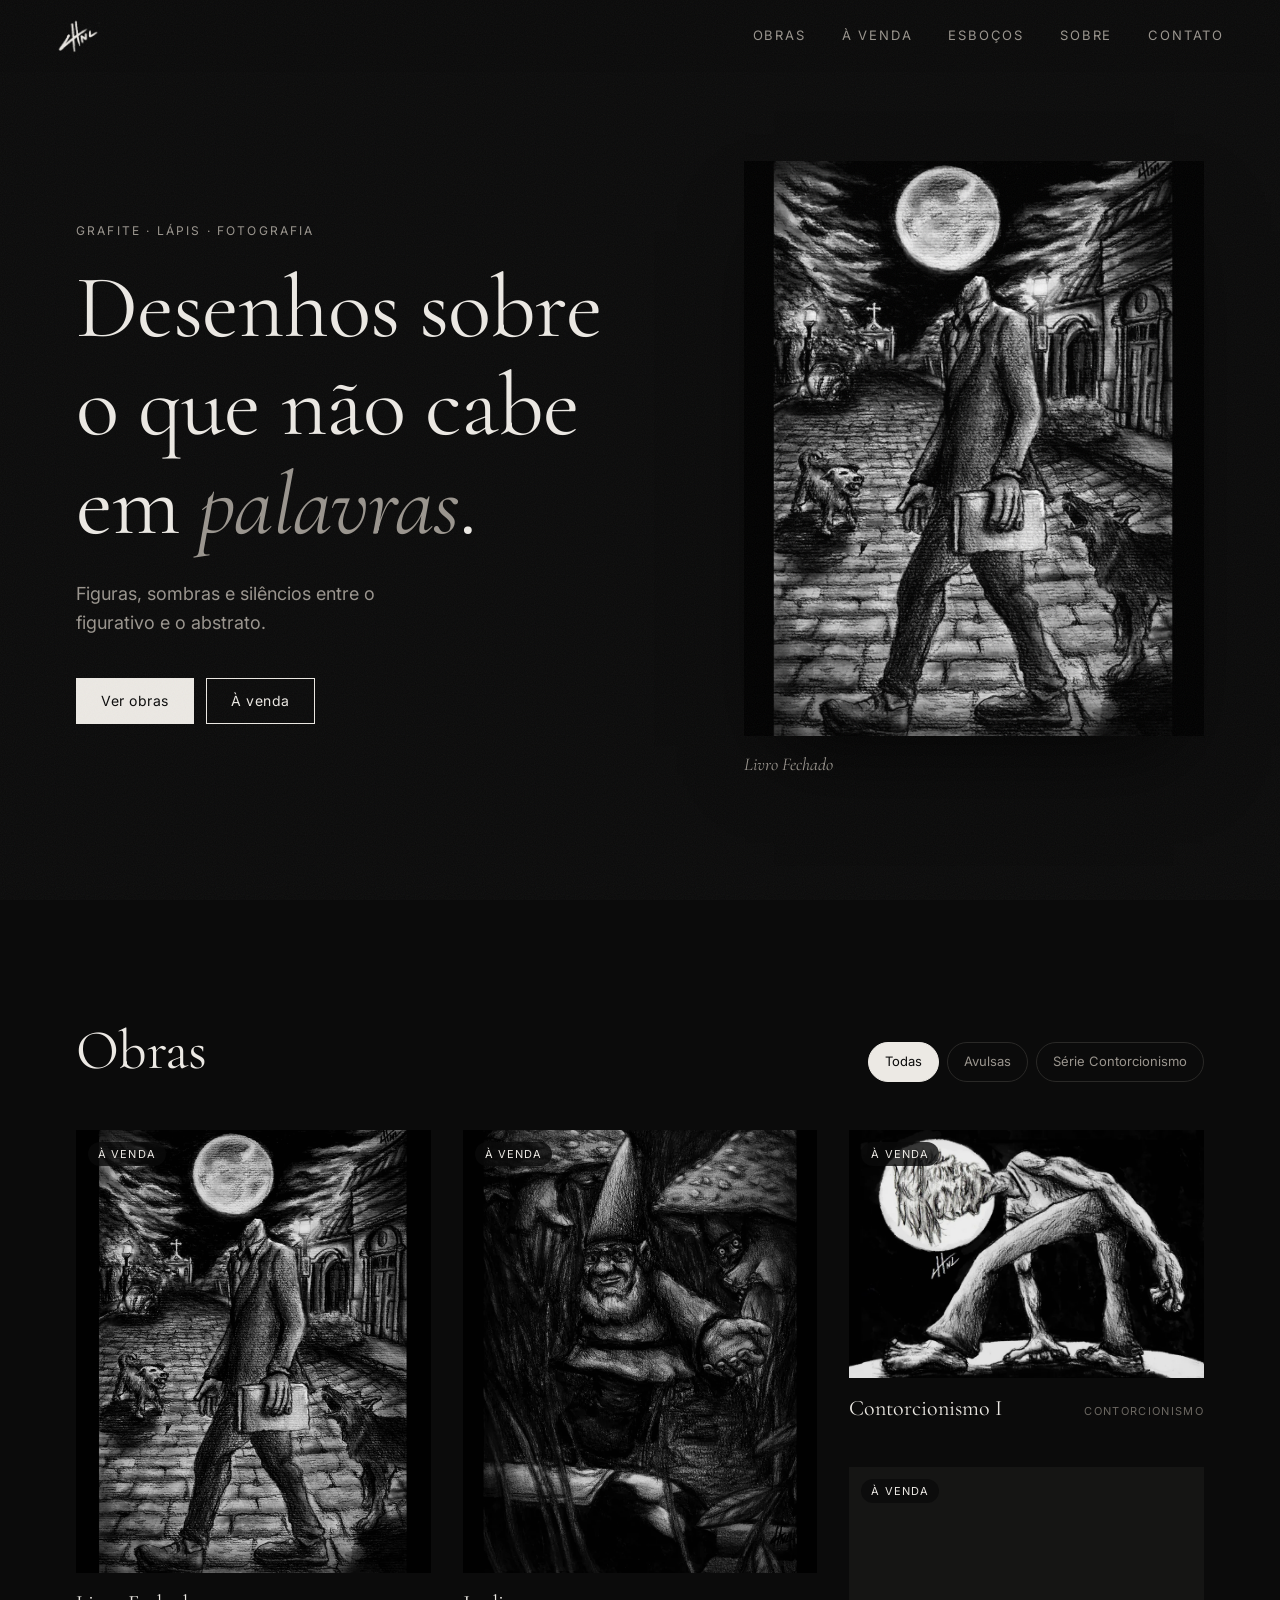
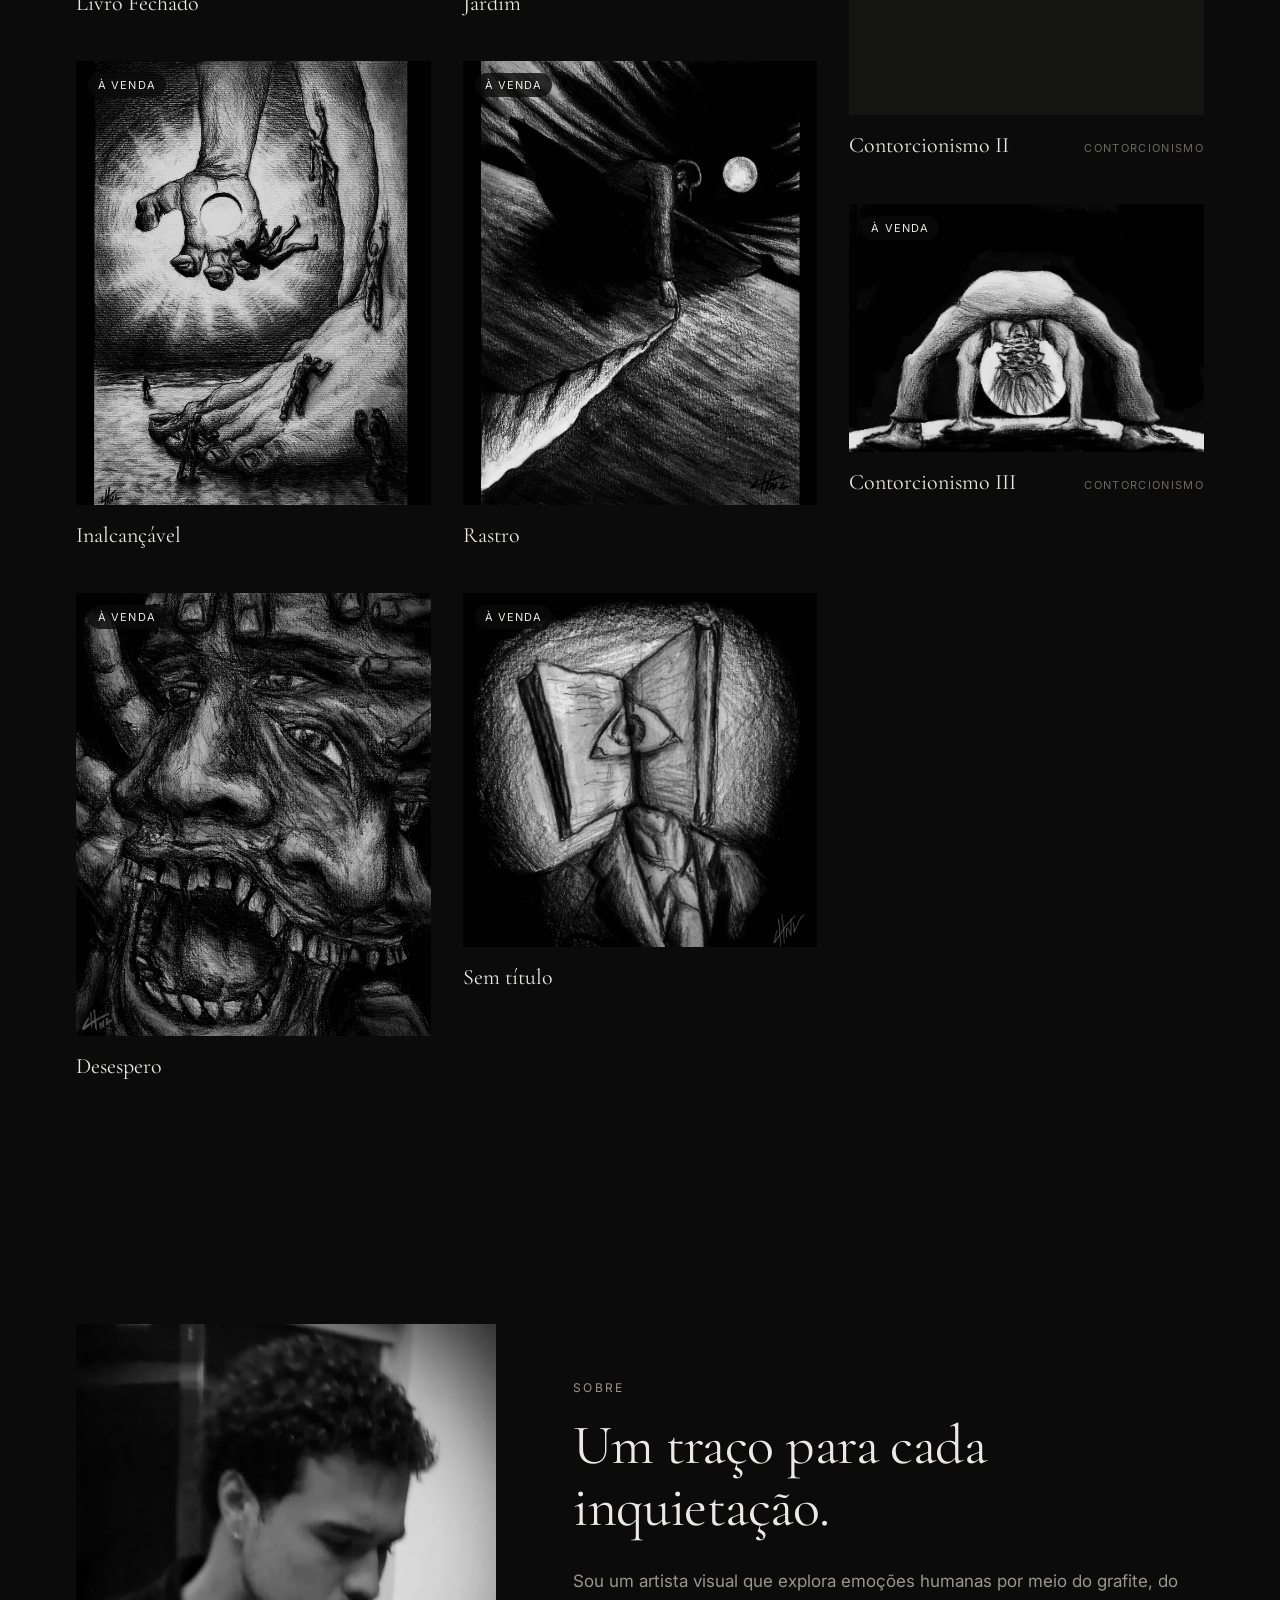
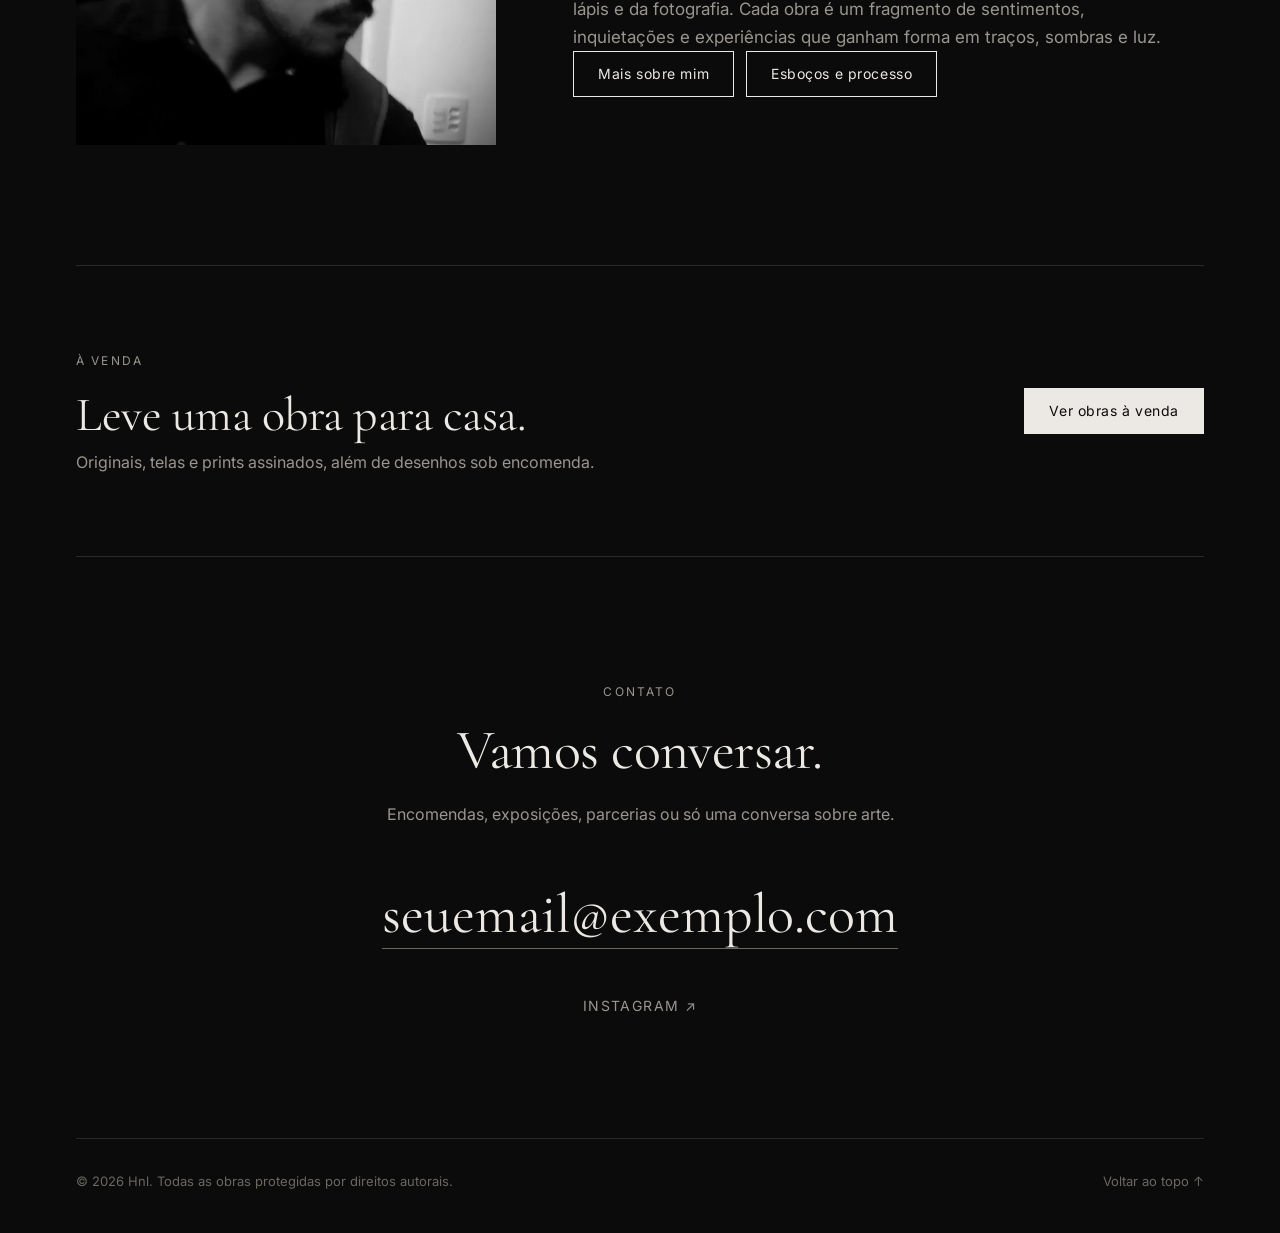
==== commit 3406d1e9: "Adiciona seção À venda, esboços, página Sobre e catálogo editável - À venda: originais, telas e prin" ====
--- a/index.html
+++ b/index.html
@@ -4,12 +4,11 @@
   <meta charset="UTF-8">
   <meta name="viewport" content="width=device-width, initial-scale=1.0">
   <title>Hnl — Desenho e ilustração</title>
-  <meta name="description" content="Portfólio de Hnl: desenhos em grafite e lápis sobre emoções humanas, entre o figurativo e o abstrato. Prints e encomendas.">
+  <meta name="description" content="Portfólio de Hnl: desenhos em grafite e lápis sobre emoções humanas, entre o figurativo e o abstrato. Originais e prints à venda.">
   <meta name="theme-color" content="#0b0b0b">
-
   <meta property="og:type" content="website">
   <meta property="og:title" content="Hnl — Desenho e ilustração">
-  <meta property="og:description" content="Desenhos sobre o que não cabe em palavras. Prints e encomendas.">
+  <meta property="og:description" content="Desenhos sobre o que não cabe em palavras. Originais e prints à venda.">
   <meta property="og:image" content="https://carlos-hnl.github.io/Portfolio-project/img/compartilhar.jpg">
   <meta property="og:url" content="https://carlos-hnl.github.io/Portfolio-project/">
   <meta name="twitter:card" content="summary_large_image">
@@ -19,23 +18,13 @@
   <link rel="preconnect" href="https://fonts.gstatic.com" crossorigin>
   <link href="https://fonts.googleapis.com/css2?family=Cormorant+Garamond:ital,wght@0,400;0,500;1,400&family=Inter:wght@400;500&display=swap" rel="stylesheet">
   <link rel="stylesheet" href="assets/style.css">
-  <link rel="preload" as="image" href="img/obras/livro-fechado-800.webp">
   <script src="assets/obras.js" defer></script>
+  <script src="assets/imagens.js" defer></script>
   <script src="assets/main.js" defer></script>
 </head>
 <body data-pagina="inicio">
   <a class="pular" href="#conteudo">Pular para o conteúdo</a>
-
-  <header class="topo">
-    <a class="marca" href="./" aria-label="Hnl — início"><img src="img/logo-192.png" alt="" width="44" height="44"></a>
-    <button class="menu-botao" aria-expanded="false" aria-controls="menu">Menu</button>
-    <nav id="menu" class="menu">
-      <a href="./#obras">Obras</a>
-      <a href="prints.html">Prints</a>
-      <a href="./#sobre">Sobre</a>
-      <a href="./#contato">Contato</a>
-    </nav>
-  </header>
+  <header class="topo"></header>
 
   <main id="conteudo">
 
@@ -46,57 +35,49 @@
         <p class="hero-sub">Figuras, sombras e silêncios entre o figurativo e o abstrato.</p>
         <div class="acoes">
           <a class="botao" href="#obras">Ver obras</a>
-          <a class="botao botao-linha" href="prints.html">Prints e encomendas</a>
+          <a class="botao botao-linha" href="venda.html">À venda</a>
         </div>
       </div>
       <a class="hero-obra" id="hero-obra" href="obra.html?id=livro-fechado">
         <img src="img/obras/livro-fechado-800.webp"
              srcset="img/obras/livro-fechado-800.webp 640w, img/obras/livro-fechado-1600.webp 1280w"
              sizes="(max-width: 800px) 90vw, 40vw"
-             width="640" height="800" alt="Livro Fechado" fetchpriority="high">
-        <span class="legenda">Livro Fechado</span>
+             width="640" height="800" alt="" fetchpriority="high">
+        <span class="legenda"></span>
       </a>
     </section>
 
     <section id="obras" class="secao">
       <div class="secao-cabeca">
         <h2>Obras</h2>
-        <div class="filtros" role="group" aria-label="Filtrar obras">
-          <button class="filtro ativo" data-filtro="todas" aria-pressed="true">Todas</button>
-          <button class="filtro" data-filtro="avulsas" aria-pressed="false">Avulsas</button>
-          <button class="filtro" data-filtro="contorcionismo" aria-pressed="false">Série Contorcionismo</button>
-        </div>
+        <div class="filtros" id="filtros" role="group" aria-label="Filtrar obras"></div>
       </div>
       <div class="galeria" id="galeria"></div>
       <noscript><p>Ative o JavaScript para ver a galeria.</p></noscript>
     </section>
 
-    <section id="sobre" class="secao sobre">
+    <section class="secao sobre">
       <figure class="sobre-foto revelar">
-        <img src="img/obras/artista-800.webp" alt="Retrato do artista" width="800" height="800" loading="lazy">
+        <img id="sobre-foto" src="img/obras/artista-800.webp" alt="Retrato do artista" width="800" height="800" loading="lazy">
       </figure>
       <div class="sobre-texto revelar">
         <p class="rotulo">Sobre</p>
-        <h2>Um traço para cada inquietação.</h2>
-        <p>
-          Sou um artista visual que explora emoções humanas por meio do grafite, do lápis e da fotografia.
-          Cada obra é um fragmento de sentimentos, inquietações e experiências que ganham forma em traços,
-          sombras e luz.
-        </p>
-        <p>
-          Meu trabalho transita entre o figurativo e o abstrato, buscando provocar reflexão e despertar
-          sensações em quem observa.
-        </p>
+        <h2 id="sobre-titulo"></h2>
+        <p id="sobre-resumo"></p>
+        <div class="acoes">
+          <a class="botao botao-linha" href="sobre.html">Mais sobre mim</a>
+          <a class="botao botao-linha" href="esbocos.html">Esboços e processo</a>
+        </div>
       </div>
     </section>
 
     <section class="faixa revelar">
       <div>
-        <p class="rotulo">Prints e encomendas</p>
+        <p class="rotulo">À venda</p>
         <h2>Leve uma obra para casa.</h2>
-        <p>Reproduções em papel de qualidade ou um desenho feito sob encomenda.</p>
+        <p>Originais, telas e prints assinados, além de desenhos sob encomenda.</p>
       </div>
-      <a class="botao" href="prints.html">Ver prints</a>
+      <a class="botao" href="venda.html">Ver obras à venda</a>
     </section>
 
     <section id="contato" class="secao contato revelar">
@@ -104,14 +85,11 @@
       <h2>Vamos conversar.</h2>
       <p>Encomendas, exposições, parcerias ou só uma conversa sobre arte.</p>
       <a class="contato-email" data-email href="#"></a>
-      <ul class="contato-links" id="contato-links"></ul>
+      <ul class="contato-links" data-redes></ul>
     </section>
 
   </main>
 
-  <footer class="rodape">
-    <span>© <span data-ano></span> Hnl</span>
-    <a href="#conteudo">Voltar ao topo ↑</a>
-  </footer>
+  <footer class="rodape"></footer>
 </body>
 </html>
--- a/assets/style.css
+++ b/assets/style.css
@@ -370,7 +370,7 @@
 
 .cartao:hover .moldura img,
 .tira-item:hover img,
-.print .moldura:hover img {
+.esboco:hover .moldura img {
   transform: scale(1.03);
   opacity: 1;
 }
@@ -422,7 +422,7 @@
   margin-top: 16px;
 }
 
-/* ---------- Faixa de prints ---------- */
+/* ---------- Faixa À venda ---------- */
 .faixa {
   max-width: calc(var(--largura) - 2 * var(--margem));
   margin: 0 auto;
@@ -575,20 +575,32 @@
 
 .obra-info h1 {
   font-size: clamp(40px, 5vw, 68px);
+  margin-bottom: 20px;
+}
+
+.obra-descricao {
+  color: var(--texto-2);
+  font-size: 17px;
   margin-bottom: 28px;
+}
+
+.bloco-titulo {
+  font-family: var(--sans);
+  font-size: 12px;
+  font-weight: 500;
+  letter-spacing: 0.16em;
+  text-transform: uppercase;
+  color: var(--texto-2);
+  margin: 8px 0 12px;
 }
 
 .ficha {
   display: grid;
   gap: 10px;
-  margin-bottom: 28px;
-  padding: 20px 0;
+  margin-bottom: 32px;
+  padding: 16px 0;
   border-top: 1px solid var(--linha);
   border-bottom: 1px solid var(--linha);
-}
-
-.ficha:empty {
-  display: none;
 }
 
 .ficha div {
@@ -602,14 +614,81 @@
   color: var(--texto-3);
 }
 
-.obra-descricao {
-  color: var(--texto-2);
-  font-size: 17px;
-  margin-bottom: 32px;
-}
-
-.obra-info .acoes {
-  margin-bottom: 20px;
+.ficha dd {
+  text-align: right;
+}
+
+/* Blocos de compra (original e print) */
+.compra {
+  padding: 20px;
+  margin-bottom: 16px;
+  background: var(--fundo-2);
+  border: 1px solid var(--linha);
+}
+
+.compra-cabeca {
+  display: flex;
+  align-items: center;
+  justify-content: space-between;
+  gap: 12px;
+  margin-bottom: 4px;
+}
+
+.compra-cabeca .bloco-titulo {
+  margin: 0;
+}
+
+.preco {
+  font-family: var(--serifa);
+  font-size: 32px;
+  line-height: 1.2;
+  margin: 4px 0 8px;
+}
+
+.nota {
+  font-size: 14px;
+  color: var(--texto-2);
+  margin-bottom: 16px;
+}
+
+.compra .botao {
+  width: 100%;
+}
+
+.status {
+  font-size: 11px;
+  letter-spacing: 0.1em;
+  text-transform: uppercase;
+  padding: 3px 10px;
+  border-radius: 999px;
+  border: 1px solid currentColor;
+}
+
+.status-disponivel { color: #b7c9a8; }
+.status-reservado { color: #d8c18f; }
+.status-vendido { color: var(--texto-3); }
+
+.acoes-secundarias {
+  display: flex;
+  flex-wrap: wrap;
+  align-items: center;
+  gap: 8px 20px;
+  margin-top: 8px;
+}
+
+.link-botao {
+  background: none;
+  border: 0;
+  padding: 0;
+  font-size: 14px;
+  text-decoration: underline;
+  text-underline-offset: 4px;
+  color: var(--texto-2);
+  cursor: pointer;
+}
+
+.link-botao:hover {
+  color: var(--texto);
 }
 
 .dica {
@@ -706,8 +785,11 @@
   position: fixed;
   inset: 0;
   z-index: 200;
-  display: grid;
-  place-items: center;
+  display: flex;
+  flex-direction: column;
+  align-items: center;
+  justify-content: center;
+  gap: 16px;
   padding: 24px;
   background: rgba(5, 5, 5, 0.97);
   cursor: zoom-out;
@@ -716,8 +798,34 @@
 
 .zoom img {
   max-width: 100%;
+  max-height: calc(100vh - 200px);
+  object-fit: contain;
+}
+
+.zoom:has(.zoom-legenda:empty) img {
   max-height: calc(100vh - 48px);
-  object-fit: contain;
+}
+
+.zoom-legenda {
+  text-align: center;
+  font-size: 14px;
+  color: var(--texto-2);
+  cursor: default;
+}
+
+.zoom-legenda:empty {
+  display: none;
+}
+
+.zoom-legenda strong {
+  font-family: var(--serifa);
+  font-size: 22px;
+  font-weight: 400;
+  color: var(--texto);
+}
+
+.zoom-legenda a {
+  color: var(--texto);
 }
 
 .zoom-fechar {
@@ -740,20 +848,20 @@
   from { opacity: 0; }
 }
 
-/* ---------- Página de prints ---------- */
-.prints-intro {
-  padding-bottom: 32px;
-}
-
-.prints-intro h1 {
+/* ---------- Introdução das páginas internas ---------- */
+.intro {
+  padding-bottom: 24px;
+}
+
+.intro h1 {
   font-size: clamp(44px, 7vw, 88px);
   margin-bottom: 20px;
 }
 
-.prints-intro > p:not(.rotulo) {
+.intro > p:not(.rotulo) {
   color: var(--texto-2);
   font-size: 18px;
-  max-width: 48ch;
+  max-width: 52ch;
 }
 
 .passos {
@@ -787,60 +895,130 @@
   font-weight: 500;
 }
 
-.prints {
+/* ---------- À venda ---------- */
+.contagem {
+  font-size: 13px;
+  color: var(--texto-3);
+}
+
+.catalogo {
   display: grid;
   grid-template-columns: repeat(auto-fill, minmax(280px, 1fr));
   gap: 56px 32px;
 }
 
-.print {
+.item-venda {
   display: flex;
   flex-direction: column;
-  scroll-margin-top: calc(var(--topo) + 24px);
-}
-
-.print .moldura {
+  text-decoration: none;
+}
+
+.item-venda .moldura {
   aspect-ratio: 1 / 1;
   display: grid;
   place-items: center;
   padding: 28px;
 }
 
-.print .moldura img {
+.item-venda .moldura img {
+  width: auto;
   max-height: 100%;
-  width: auto;
   object-fit: contain;
   box-shadow: 0 20px 40px -20px rgba(0, 0, 0, 0.9);
 }
 
-.print.selecionado .moldura {
-  outline: 1px solid var(--texto);
-  outline-offset: 6px;
-}
-
-.print-corpo {
-  display: flex;
-  flex-direction: column;
-  flex: 1;
-  padding-top: 18px;
-}
-
-.print-titulo {
-  font-size: 24px;
-  margin-bottom: 16px;
-}
-
+.item-venda:hover .moldura img {
+  transform: scale(1.03);
+  opacity: 1;
+}
+
+.item-corpo {
+  padding-top: 16px;
+}
+
+.item-corpo h3 {
+  font-family: var(--serifa);
+  font-weight: 400;
+  font-size: 26px;
+  line-height: 1.2;
+}
+
+.item-detalhes {
+  font-size: 13px;
+  color: var(--texto-3);
+  margin-top: 2px;
+}
+
+.precos {
+  list-style: none;
+  margin: 12px 0;
+}
+
+.precos li {
+  display: flex;
+  justify-content: space-between;
+  padding: 8px 0;
+  border-bottom: 1px solid var(--linha);
+  font-size: 14px;
+}
+
+.precos span {
+  color: var(--texto-3);
+}
+
+.precos strong {
+  font-weight: 500;
+}
+
+.item-link {
+  font-size: 13px;
+  color: var(--texto-2);
+  transition: color 0.2s;
+}
+
+.item-venda:hover .item-link {
+  color: var(--texto);
+}
+
+.vazio {
+  color: var(--texto-2);
+  padding: 40px 0;
+}
+
+.vazio-grande {
+  text-align: center;
+  padding: 80px 0;
+  border: 1px dashed var(--linha);
+}
+
+.vazio-grande p {
+  font-family: var(--serifa);
+  font-size: 28px;
+  margin-bottom: 24px;
+}
+
+/* Selo "À venda" sobre as obras da galeria */
+.moldura {
+  position: relative;
+}
+
+.selo {
+  position: absolute;
+  top: 12px;
+  left: 12px;
+  padding: 3px 10px;
+  font-size: 11px;
+  letter-spacing: 0.1em;
+  text-transform: uppercase;
+  background: rgba(11, 11, 11, 0.8);
+  color: var(--texto);
+  border-radius: 999px;
+}
+
+/* Tamanhos de print */
 .tamanhos {
   border: 0;
-  margin-bottom: 20px;
-}
-
-.tamanhos legend {
-  font-size: 12px;
-  letter-spacing: 0.14em;
-  text-transform: uppercase;
-  color: var(--texto-3);
-  margin-bottom: 8px;
+  margin-bottom: 16px;
 }
 
 .tamanhos label {
@@ -854,7 +1032,34 @@
 }
 
 .tamanhos input {
-  accent-color: var(--texto);
+  appearance: none;
+  -webkit-appearance: none;
+  flex: none;
+  width: 16px;
+  height: 16px;
+  border: 1px solid var(--texto-3);
+  border-radius: 50%;
+  display: grid;
+  place-items: center;
+  cursor: pointer;
+}
+
+.tamanhos input::before {
+  content: "";
+  width: 8px;
+  height: 8px;
+  border-radius: 50%;
+  background: var(--texto);
+  transform: scale(0);
+  transition: transform 0.15s;
+}
+
+.tamanhos input:checked {
+  border-color: var(--texto);
+}
+
+.tamanhos input:checked::before {
+  transform: scale(1);
 }
 
 .tamanhos span {
@@ -871,10 +1076,6 @@
 .tamanhos em {
   font-style: normal;
   color: var(--texto-2);
-}
-
-.print .botao {
-  margin-top: auto;
 }
 
 .encomenda {
@@ -892,6 +1093,129 @@
 .encomenda p:not(.rotulo) {
   color: var(--texto-2);
   max-width: 56ch;
+}
+
+/* ---------- Esboços ---------- */
+.esboco {
+  width: 100%;
+  background: none;
+  border: 0;
+  text-align: left;
+  cursor: zoom-in;
+}
+
+/* ---------- Página Sobre ---------- */
+.sobre-pagina {
+  align-items: start;
+}
+
+.sobre-pagina h1 {
+  font-size: clamp(40px, 5vw, 64px);
+  margin-bottom: 28px;
+}
+
+.sobre-pagina .sobre-texto p {
+  color: var(--texto-2);
+  font-size: 17px;
+  max-width: 60ch;
+}
+
+.sobre-pagina .sobre-texto p + p {
+  margin-top: 16px;
+}
+
+.sobre-local {
+  margin-top: 24px;
+  font-size: 14px !important;
+  color: var(--texto-3) !important;
+}
+
+.curriculo h2,
+.faq h2 {
+  margin-bottom: 40px;
+}
+
+.curriculo-colunas {
+  display: grid;
+  grid-template-columns: repeat(auto-fit, minmax(260px, 1fr));
+  gap: 40px;
+}
+
+.curriculo h3 {
+  font-family: var(--sans);
+  font-size: 12px;
+  font-weight: 500;
+  letter-spacing: 0.16em;
+  text-transform: uppercase;
+  color: var(--texto-2);
+  margin-bottom: 12px;
+}
+
+.curriculo ul {
+  list-style: none;
+}
+
+.curriculo li {
+  display: flex;
+  gap: 16px;
+  padding: 10px 0;
+  border-bottom: 1px solid var(--linha);
+  font-size: 15px;
+}
+
+.curriculo li span {
+  min-width: 3.5em;
+  color: var(--texto-3);
+}
+
+.faq-lista {
+  max-width: 820px;
+  border-top: 1px solid var(--linha);
+}
+
+.faq details {
+  border-bottom: 1px solid var(--linha);
+}
+
+.faq summary {
+  display: flex;
+  justify-content: space-between;
+  gap: 16px;
+  padding: 20px 0;
+  font-family: var(--serifa);
+  font-size: 22px;
+  cursor: pointer;
+  list-style: none;
+}
+
+.faq summary::-webkit-details-marker {
+  display: none;
+}
+
+.faq summary::after {
+  content: "+";
+  font-family: var(--sans);
+  color: var(--texto-2);
+  transition: transform 0.2s;
+}
+
+.faq details[open] summary::after {
+  transform: rotate(45deg);
+}
+
+.faq details p {
+  color: var(--texto-2);
+  padding-bottom: 20px;
+  max-width: 64ch;
+}
+
+.visualmente-oculto {
+  position: absolute;
+  width: 1px;
+  height: 1px;
+  overflow: hidden;
+  clip: rect(0 0 0 0);
+  white-space: nowrap;
 }
 
 /* ---------- Aparecer ao rolar ---------- */
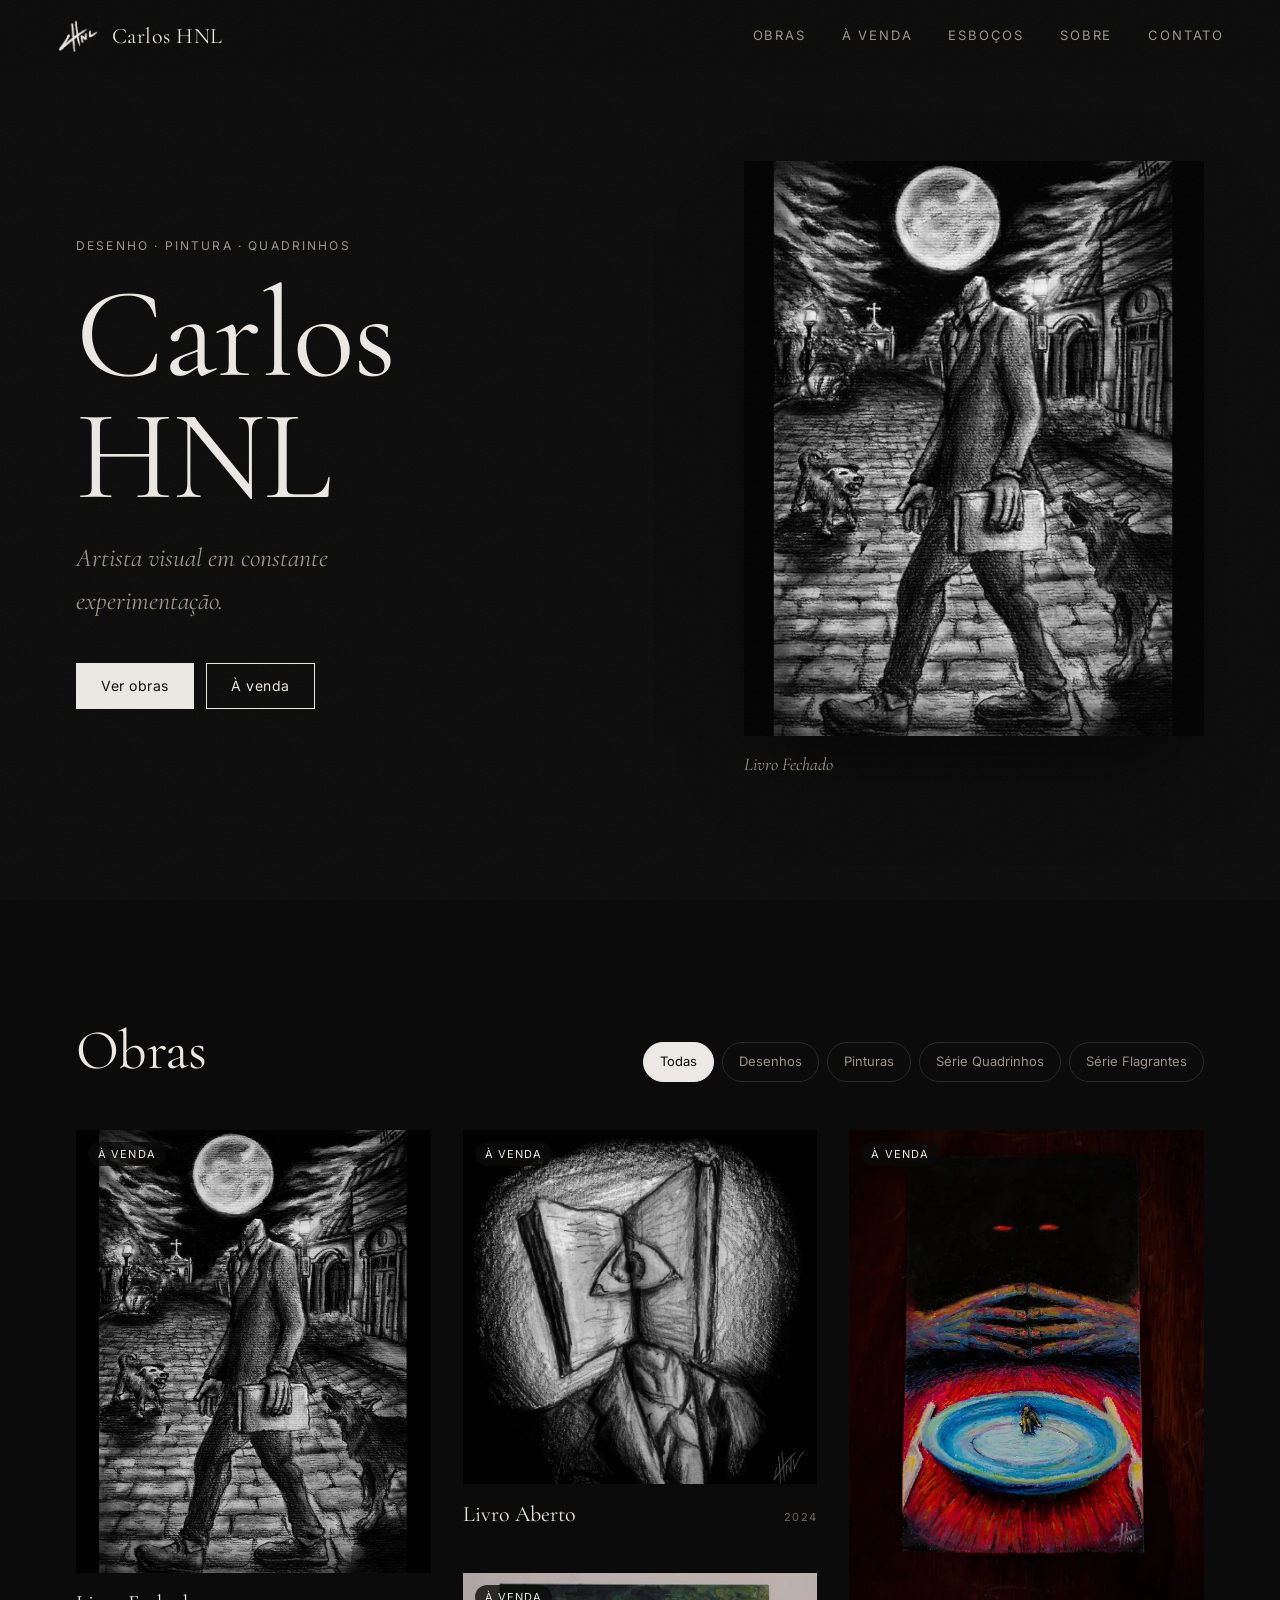
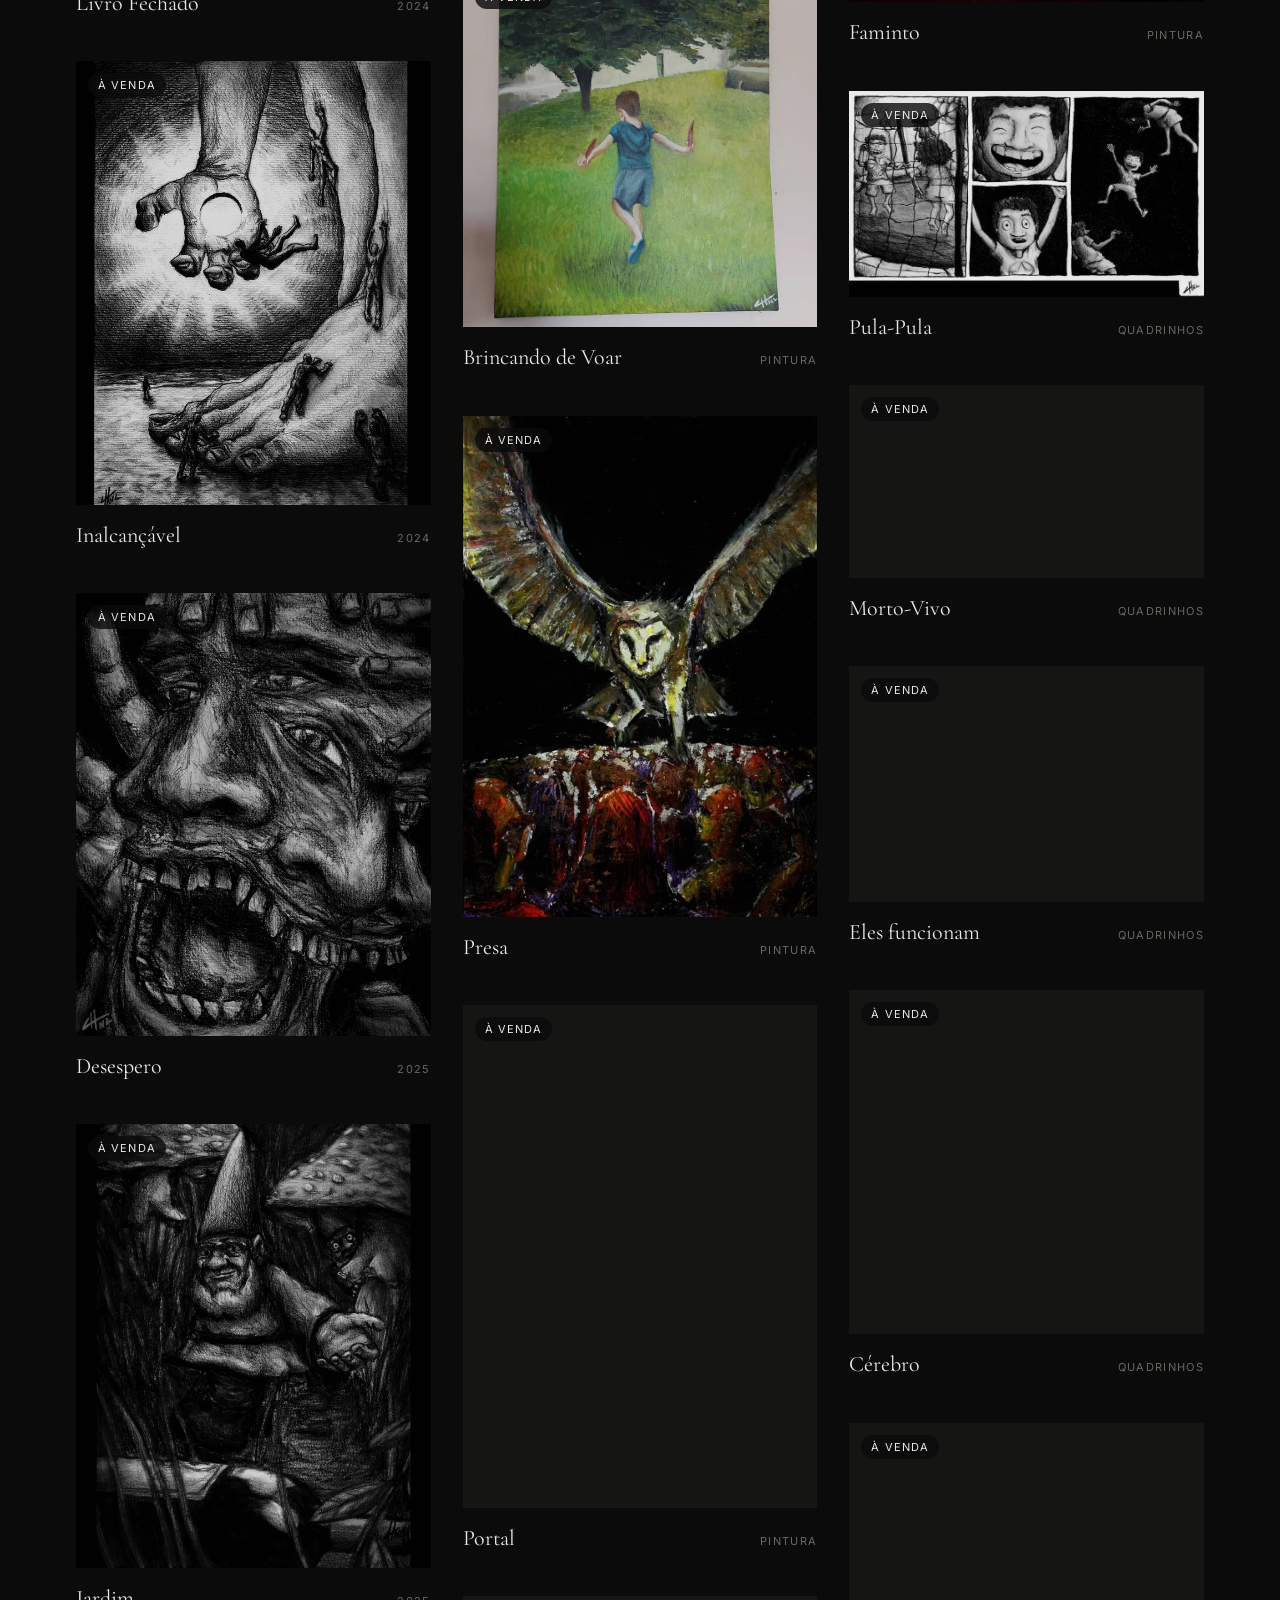
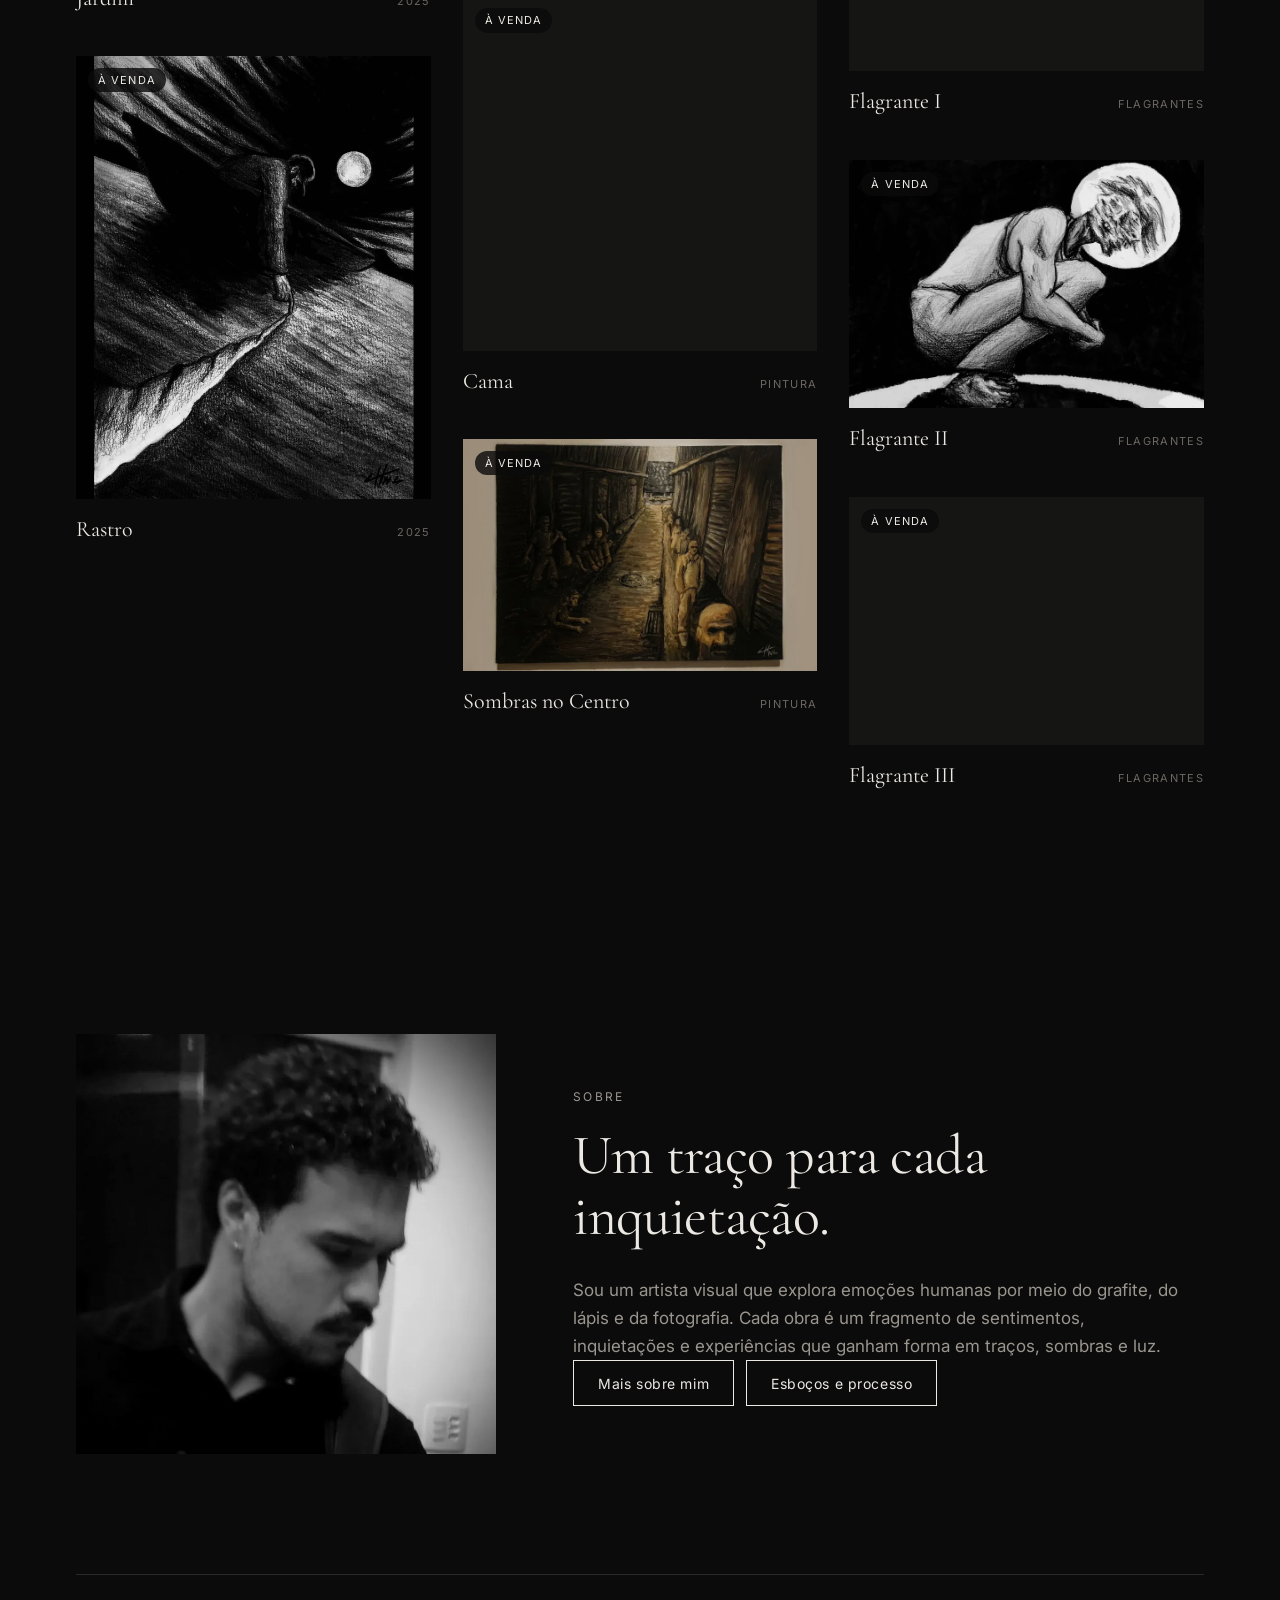
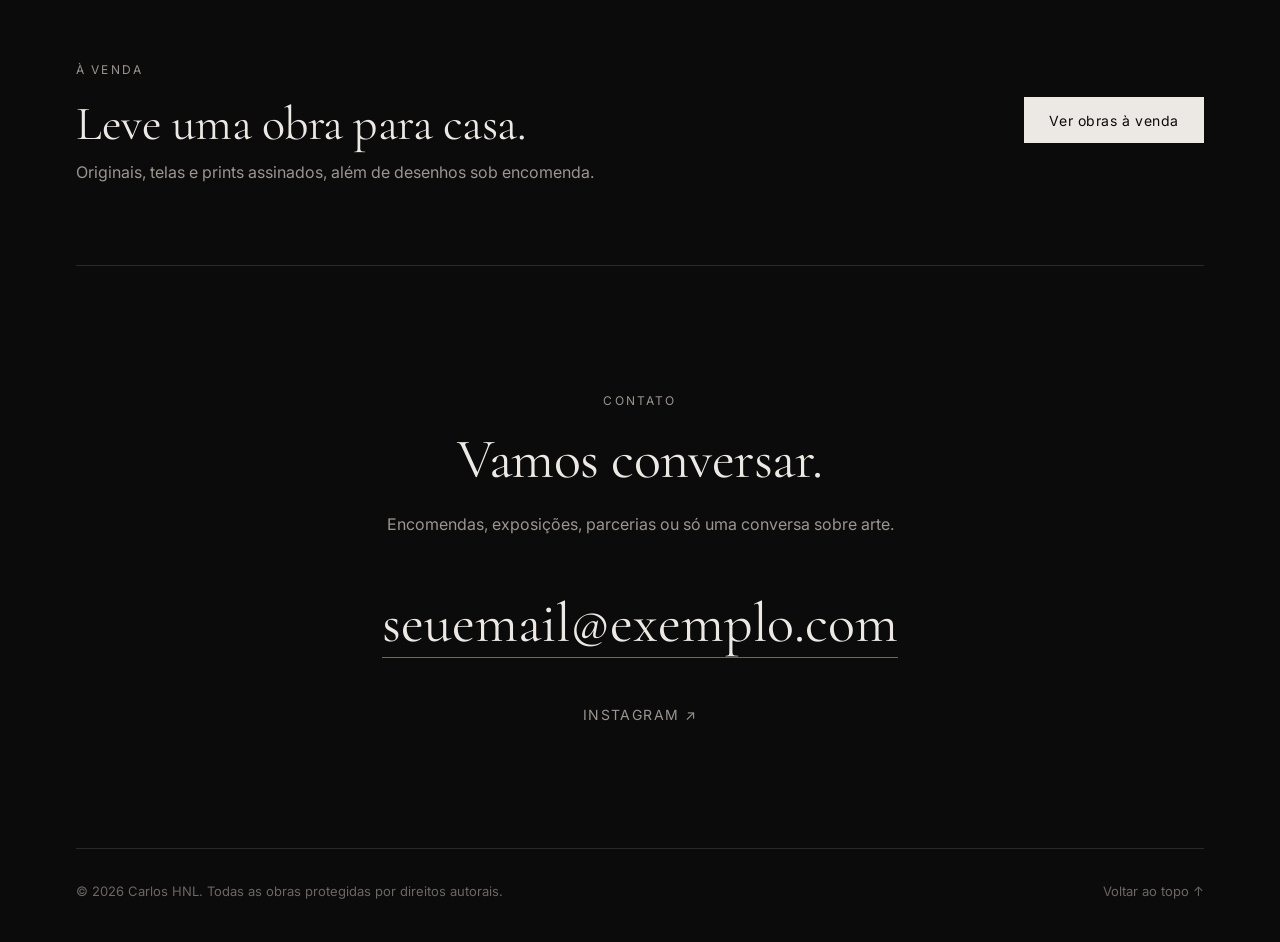
==== commit abf7c401: "Coloca o nome do artista em destaque no topo Página inicial abre com Carlos HNL e 'Artista visual em" ====
--- a/index.html
+++ b/index.html
@@ -3,12 +3,12 @@
 <head>
   <meta charset="UTF-8">
   <meta name="viewport" content="width=device-width, initial-scale=1.0">
-  <title>Hnl — Desenho e ilustração</title>
-  <meta name="description" content="Portfólio de Hnl: desenhos em grafite e lápis sobre emoções humanas, entre o figurativo e o abstrato. Originais e prints à venda.">
+  <title>Carlos HNL — Artista visual</title>
+  <meta name="description" content="Carlos HNL, artista visual em constante experimentação: desenho, pintura e quadrinhos. Originais e prints à venda.">
   <meta name="theme-color" content="#0b0b0b">
   <meta property="og:type" content="website">
-  <meta property="og:title" content="Hnl — Desenho e ilustração">
-  <meta property="og:description" content="Desenhos sobre o que não cabe em palavras. Originais e prints à venda.">
+  <meta property="og:title" content="Carlos HNL — Artista visual">
+  <meta property="og:description" content="Artista visual em constante experimentação. Desenho, pintura e quadrinhos.">
   <meta property="og:image" content="https://carlos-hnl.github.io/Portfolio-project/img/compartilhar.jpg">
   <meta property="og:url" content="https://carlos-hnl.github.io/Portfolio-project/">
   <meta name="twitter:card" content="summary_large_image">
@@ -30,9 +30,9 @@
 
     <section class="hero">
       <div class="hero-texto">
-        <p class="rotulo">Grafite · Lápis · Fotografia</p>
-        <h1>Desenhos sobre o que não cabe em <em>palavras</em>.</h1>
-        <p class="hero-sub">Figuras, sombras e silêncios entre o figurativo e o abstrato.</p>
+        <p class="rotulo">Desenho · Pintura · Quadrinhos</p>
+        <h1 class="hero-nome" data-nome>Carlos HNL</h1>
+        <p class="hero-sub" data-descricao>Artista visual em constante experimentação.</p>
         <div class="acoes">
           <a class="botao" href="#obras">Ver obras</a>
           <a class="botao botao-linha" href="venda.html">À venda</a>
--- a/assets/style.css
+++ b/assets/style.css
@@ -172,9 +172,23 @@
   -webkit-backdrop-filter: blur(10px);
 }
 
+.marca {
+  display: flex;
+  align-items: center;
+  gap: 12px;
+  text-decoration: none;
+}
+
 .marca img {
   width: 44px;
   height: 44px;
+}
+
+.marca-nome {
+  font-family: var(--serifa);
+  font-size: 22px;
+  letter-spacing: 0.02em;
+  white-space: nowrap;
 }
 
 .menu {
@@ -264,9 +278,17 @@
   margin-bottom: 24px;
 }
 
+.hero .hero-nome {
+  font-size: clamp(56px, 10vw, 128px);
+  line-height: 0.95;
+  margin-bottom: 20px;
+}
+
 .hero-sub {
   color: var(--texto-2);
-  font-size: 18px;
+  font-family: var(--serifa);
+  font-style: italic;
+  font-size: clamp(20px, 2.2vw, 26px);
   max-width: 32ch;
   margin-bottom: 40px;
 }
